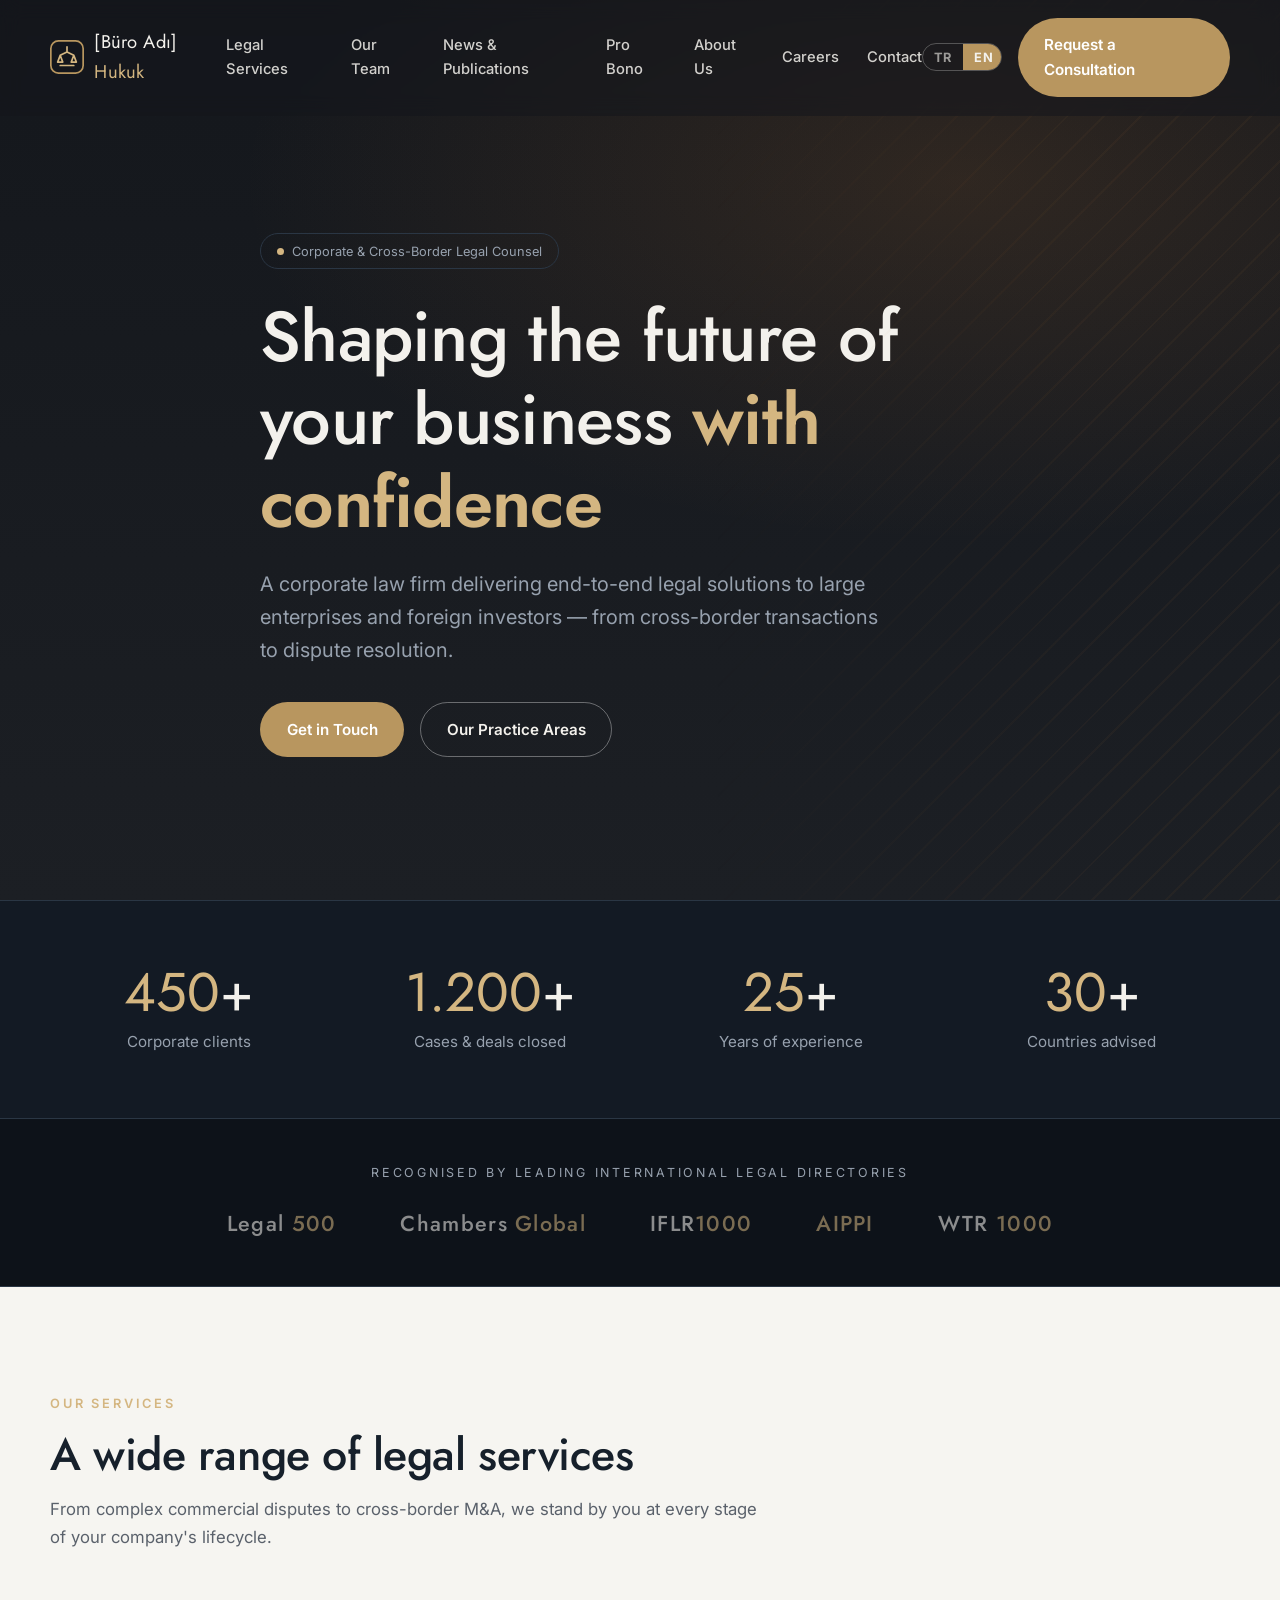
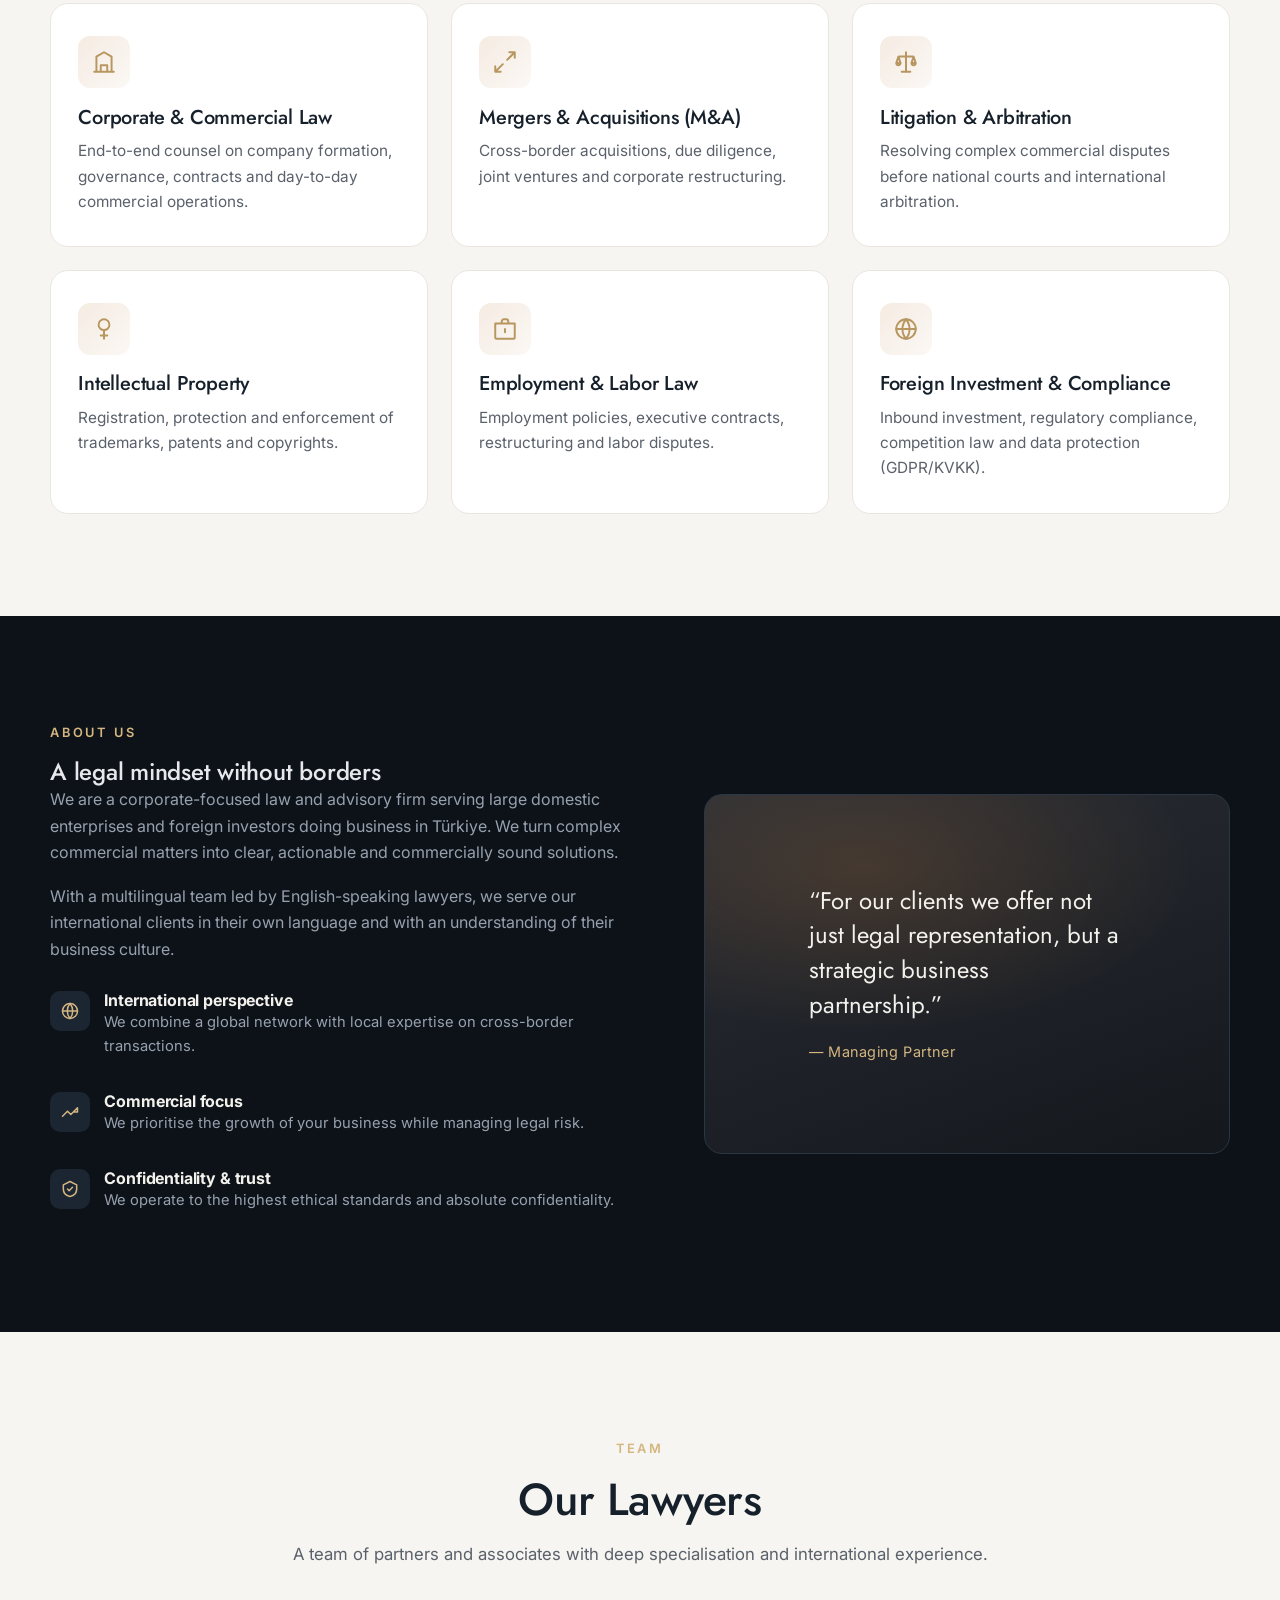
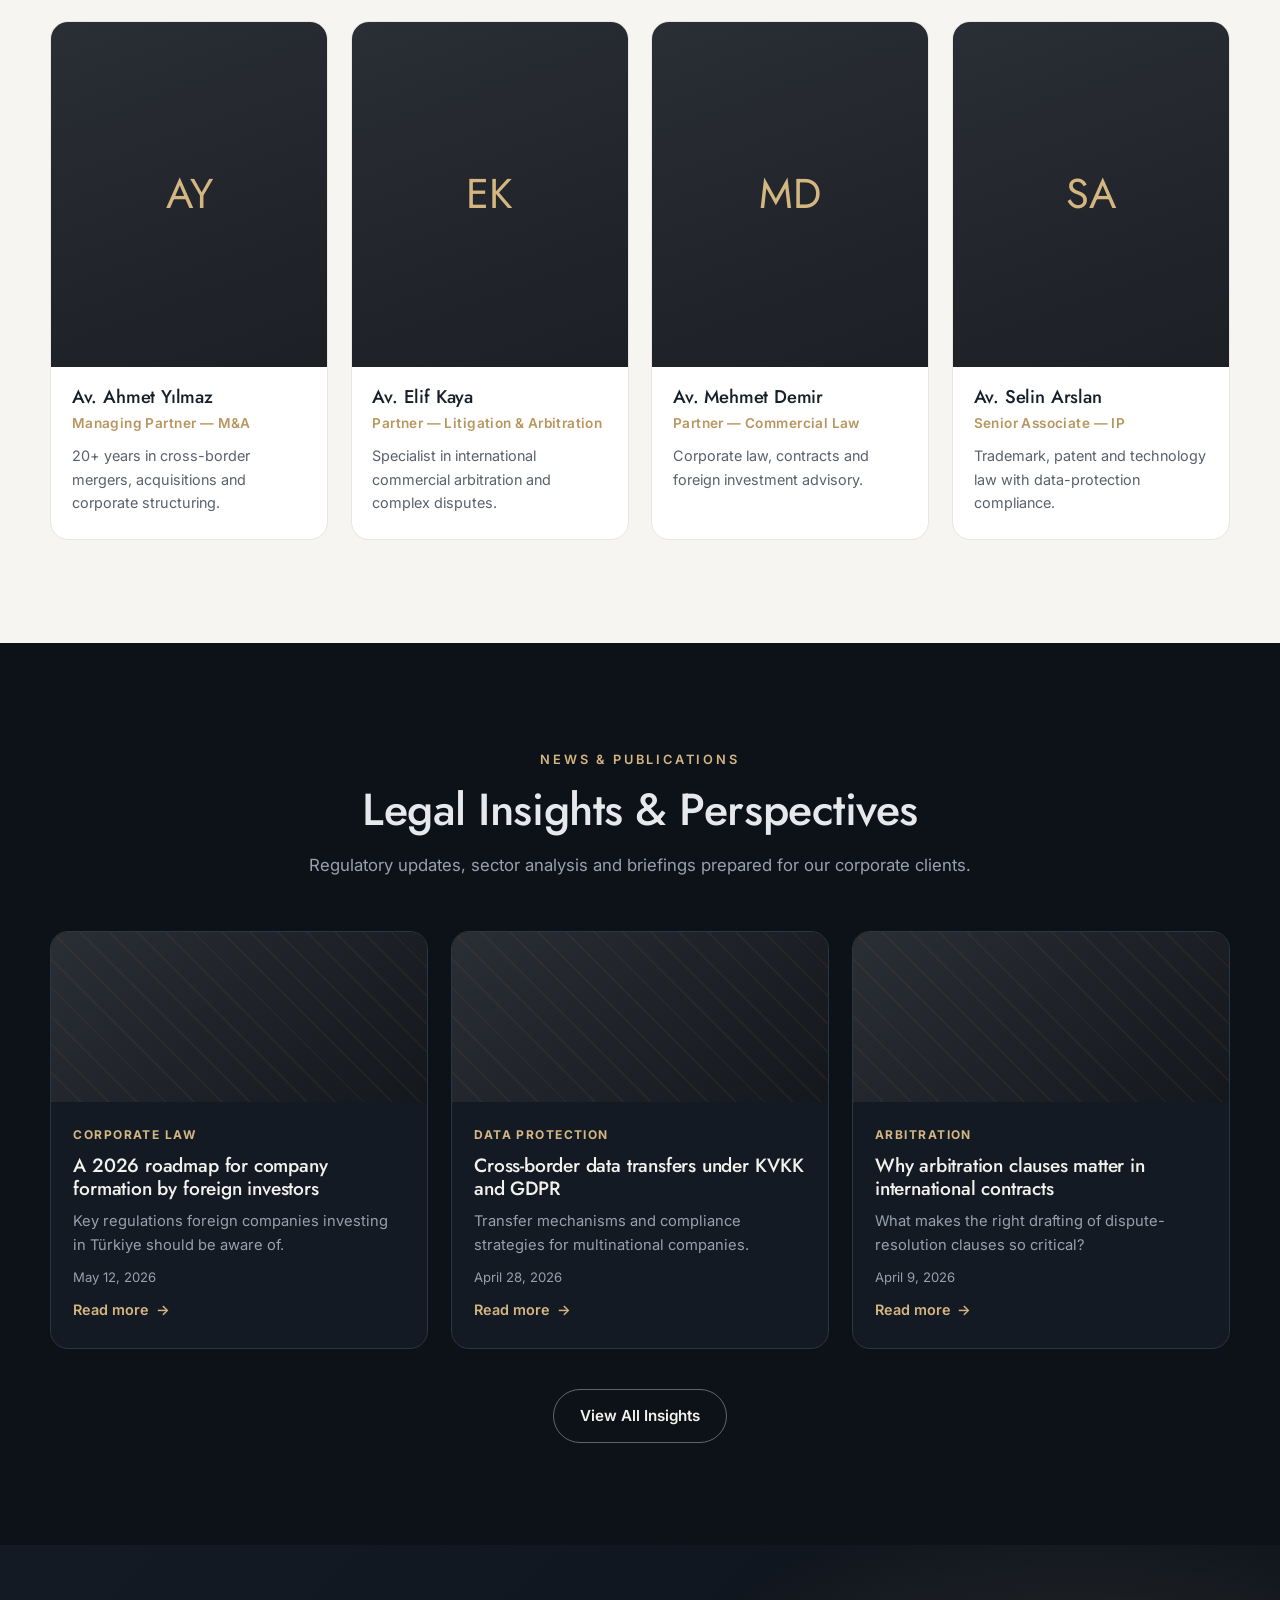
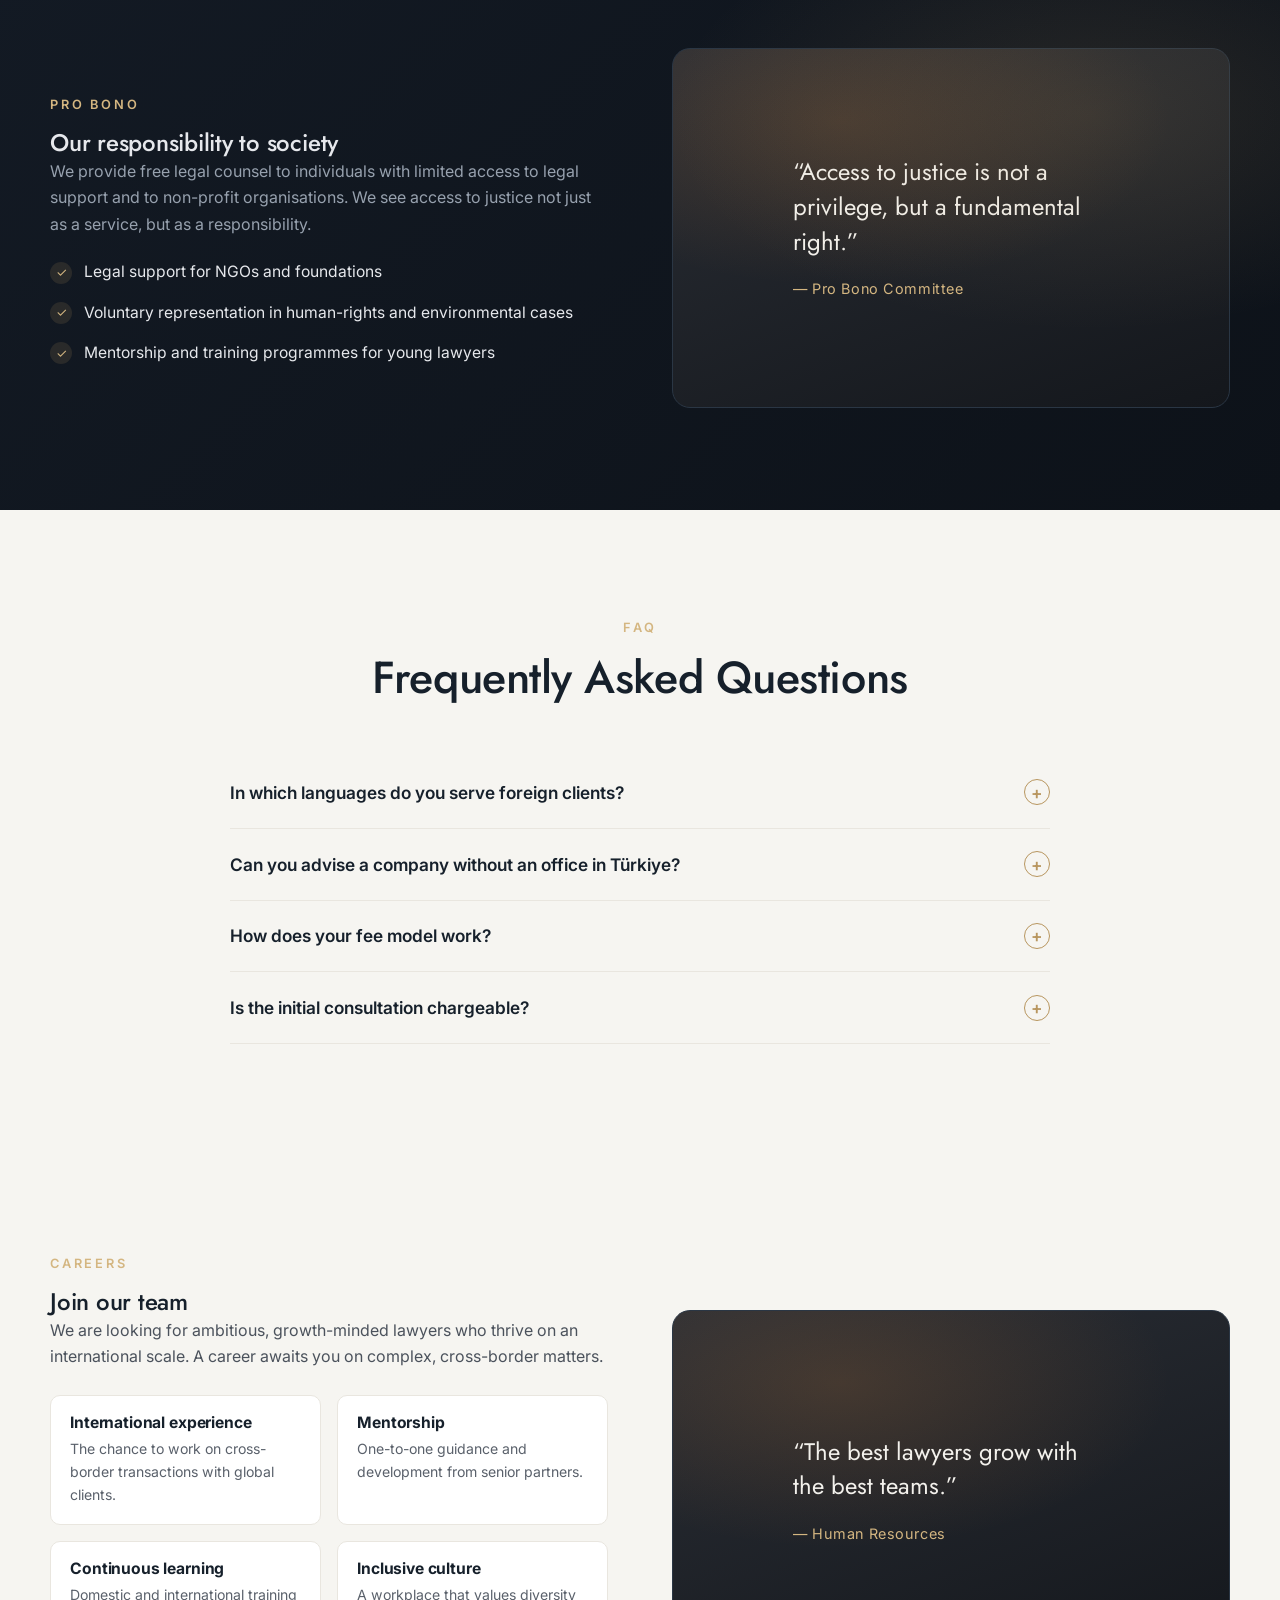
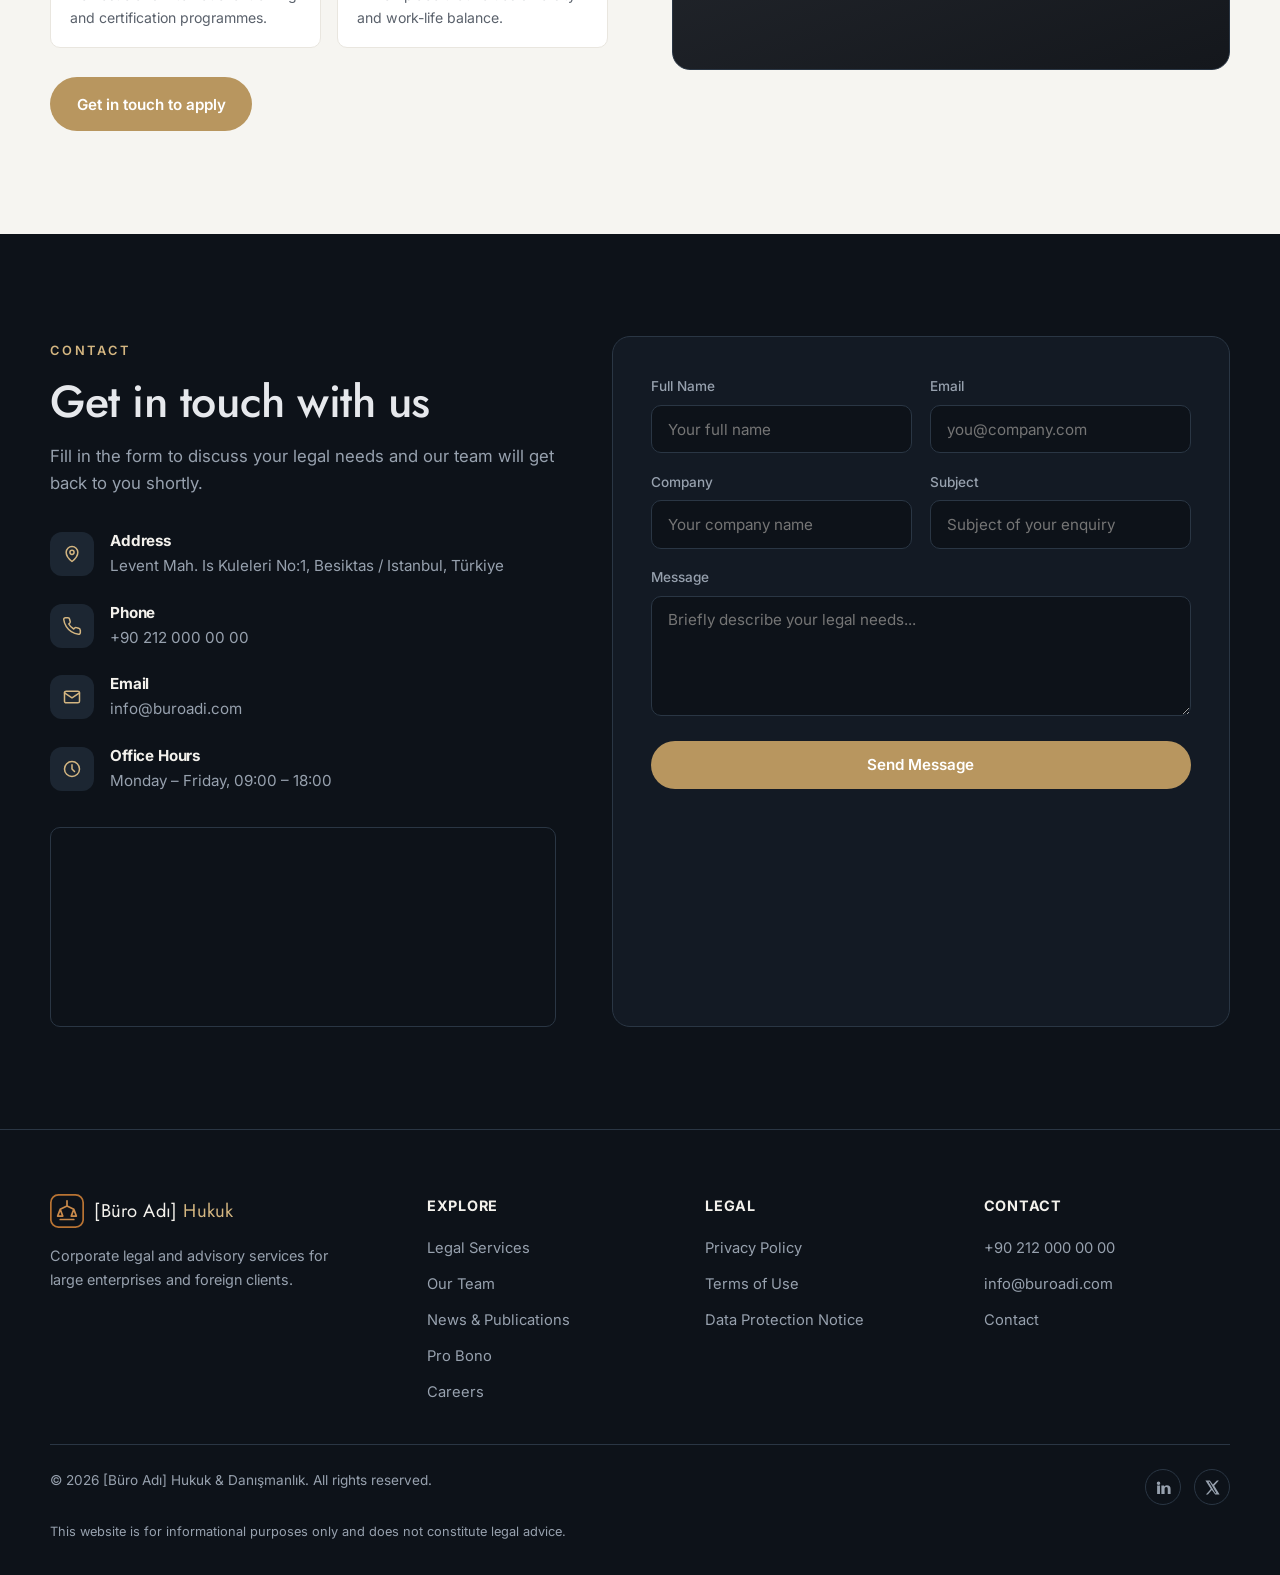
==== index.html @ d933f8e3 "Hukuk bürosu kurumsal web sitesi (TR/EN statik site) Co-Authored-By: Claude Opus 4.8 <noreply@anthro" ====
<!DOCTYPE html>
<html lang="tr">
<head>
  <meta charset="UTF-8" />
  <meta name="viewport" content="width=device-width, initial-scale=1.0" />
  <title>[Büro Adı] Hukuk &amp; Danışmanlık — Kurumsal & Uluslararası Hukuk</title>
  <meta name="description" content="Büyük ölçekli şirketlere ve yabancı yatırımcılara yönelik kurumsal hukuk ve danışmanlık. M&A, ticaret hukuku, dava & tahkim, fikri mülkiyet ve uyum. / Corporate & cross-border legal counsel." />
  <meta property="og:type" content="website" />
  <meta property="og:title" content="[Büro Adı] Hukuk & Danışmanlık" />
  <meta property="og:description" content="Kurumsal ve uluslararası hukuk danışmanlığı — büyük şirketler ve yabancı müvekkiller için." />
  <meta property="og:locale" content="tr_TR" />
  <meta property="og:locale:alternate" content="en_US" />
  <meta name="theme-color" content="#14171c" />

  <!-- Fonts -->
  <link rel="preconnect" href="https://fonts.googleapis.com" />
  <link rel="preconnect" href="https://fonts.gstatic.com" crossorigin />
  <link href="https://fonts.googleapis.com/css2?family=Inter:wght@400;500;600;700&family=Jost:wght@300;400;500;600&display=swap" rel="stylesheet" />

  <link rel="icon" href="assets/img/favicon.svg" type="image/svg+xml" />
  <link rel="stylesheet" href="assets/css/styles.css" />
</head>
<body>

  <!-- ============ HEADER ============ -->
  <header class="header">
    <div class="container nav">
      <a href="#hero" class="brand" aria-label="Anasayfa">
        <svg class="brand__mark" viewBox="0 0 40 40" fill="none" xmlns="http://www.w3.org/2000/svg" aria-hidden="true">
          <rect x="1" y="1" width="38" height="38" rx="9" stroke="#b8965f" stroke-width="2"/>
          <path d="M20 8v6m0 0-8 4m8-4 8 4M12 18l-3 8h6l-3-8Zm16 0-3 8h6l-3-8ZM12 30h16" stroke="#d4b681" stroke-width="2" stroke-linecap="round" stroke-linejoin="round"/>
        </svg>
        <span class="brand__name">[Büro Adı] <span>Hukuk</span></span>
      </a>

      <nav class="nav__links" aria-label="Ana menü">
        <a href="#practices" data-i18n="nav.practices">Hizmetler</a>
        <a href="#team" data-i18n="nav.team">Ekip</a>
        <a href="#blog" data-i18n="nav.blog">Haberler & Yayınlar</a>
        <a href="#probono" data-i18n="nav.probono">Pro Bono</a>
        <a href="#about" data-i18n="nav.about">Hakkımızda</a>
        <a href="#careers" data-i18n="nav.careers">Kariyer</a>
        <a href="#contact" data-i18n="nav.contact">İletişim</a>
      </nav>

      <div class="nav__actions">
        <div class="lang-switch" role="group" aria-label="Dil / Language">
          <button type="button" data-lang="tr">TR</button>
          <button type="button" data-lang="en">EN</button>
        </div>
        <a href="#contact" class="btn btn--primary nav__cta" data-i18n="nav.cta">Görüşme Talep Et</a>
        <button class="hamburger" aria-label="Menü" aria-expanded="false" aria-controls="nav-links">
          <span></span><span></span><span></span>
        </button>
      </div>
    </div>
  </header>

  <main>
    <!-- ============ HERO ============ -->
    <section class="hero" id="hero">
      <div class="container hero__inner">
        <span class="hero__tag"><span class="dot"></span><span data-i18n="hero.tag">Kurumsal & Uluslararası Hukuk Danışmanlığı</span></span>
        <h1>
          <span data-i18n="hero.title.1">Şirketinizin geleceğini</span>
          <em data-i18n="hero.title.em">güvenle</em>
          <span data-i18n="hero.title.2">şekillendiriyoruz.</span>
        </h1>
        <p class="hero__lead" data-i18n="hero.lead">Büyük ölçekli şirketlere ve yabancı yatırımcılara, sınır ötesi işlemlerden uyuşmazlık çözümüne kadar bütüncül hukuki çözümler sunan kurumsal bir hukuk bürosu.</p>
        <div class="hero__cta">
          <a href="#contact" class="btn btn--primary" data-i18n="hero.cta.primary">İletişime Geçin</a>
          <a href="#practices" class="btn btn--ghost" data-i18n="hero.cta.secondary">Çalışma Alanları</a>
        </div>
      </div>
    </section>

    <!-- ============ STATS ============ -->
    <section class="stats" aria-label="İstatistikler">
      <div class="container">
        <div class="stats__grid">
          <div class="stat reveal">
            <div class="stat__num"><span data-target="450">0</span><span class="suffix">+</span></div>
            <div class="stat__label" data-i18n="stats.clients.label">Kurumsal müvekkil</div>
          </div>
          <div class="stat reveal">
            <div class="stat__num"><span data-target="1200">0</span><span class="suffix">+</span></div>
            <div class="stat__label" data-i18n="stats.cases.label">Sonuçlanan dava & işlem</div>
          </div>
          <div class="stat reveal">
            <div class="stat__num"><span data-target="25">0</span><span class="suffix">+</span></div>
            <div class="stat__label" data-i18n="stats.years.label">Yıllık deneyim</div>
          </div>
          <div class="stat reveal">
            <div class="stat__num"><span data-target="30">0</span><span class="suffix">+</span></div>
            <div class="stat__label" data-i18n="stats.countries.label">Ülkede danışmanlık</div>
          </div>
        </div>
      </div>
    </section>

    <!-- ============ ÖDÜL / SIRALAMA ŞERİDİ ============ -->
    <section class="awards" aria-label="Sıralamalar ve üyelikler">
      <div class="container awards__inner reveal">
        <div class="awards__label" data-i18n="awards.label">Uluslararası sıralama kuruluşları tarafından tanınıyoruz</div>
        <div class="awards__list">
          <span class="award">Legal <span>500</span></span>
          <span class="award">Chambers <span>Global</span></span>
          <span class="award">IFLR<span>1000</span></span>
          <span class="award"><span>AIPPI</span></span>
          <span class="award">WTR <span>1000</span></span>
        </div>
      </div>
    </section>

    <!-- ============ HİZMETLER ============ -->
    <section class="section section--light" id="practices">
      <div class="container">
        <div class="section-head reveal">
          <span class="eyebrow" data-i18n="practices.eyebrow">Uzmanlık</span>
          <h2 data-i18n="practices.title">Çalışma Alanlarımız</h2>
          <p data-i18n="practices.lead">Şirketlerin yaşam döngüsünün her aşamasında, ticari hedeflerinizi hukuki güvenceyle buluşturan uzman ekipler.</p>
        </div>
        <div class="cards">
          <article class="card reveal">
            <div class="card__icon"><svg viewBox="0 0 24 24" fill="none" stroke="currentColor" stroke-width="1.8" stroke-linecap="round" stroke-linejoin="round"><path d="M3 21h18M5 21V7l7-4 7 4v14M9 21v-6h6v6"/></svg></div>
            <h3 data-i18n="practices.corp.title">Şirketler & Ticaret Hukuku</h3>
            <p data-i18n="practices.corp.desc">Şirket kuruluşu, yönetişim, sözleşmeler ve günlük ticari operasyonlarda uçtan uca danışmanlık.</p>
          </article>
          <article class="card reveal">
            <div class="card__icon"><svg viewBox="0 0 24 24" fill="none" stroke="currentColor" stroke-width="1.8" stroke-linecap="round" stroke-linejoin="round"><path d="M16 3h5v5M21 3l-7 7M8 21H3v-5M3 21l7-7"/></svg></div>
            <h3 data-i18n="practices.ma.title">Birleşme & Devralmalar (M&A)</h3>
            <p data-i18n="practices.ma.desc">Sınır ötesi satın almalar, due diligence, ortak girişimler ve yeniden yapılandırma süreçleri.</p>
          </article>
          <article class="card reveal">
            <div class="card__icon"><svg viewBox="0 0 24 24" fill="none" stroke="currentColor" stroke-width="1.8" stroke-linecap="round" stroke-linejoin="round"><path d="M12 3v18M5 7l-2 6h4l-2-6Zm14 0-2 6h4l-2-6ZM3 13a2 2 0 0 0 4 0M17 13a2 2 0 0 0 4 0M8 21h8M6 7h12"/></svg></div>
            <h3 data-i18n="practices.disputes.title">Dava & Tahkim</h3>
            <p data-i18n="practices.disputes.desc">Ulusal mahkemeler ve uluslararası tahkim önünde karmaşık ticari uyuşmazlıkların çözümü.</p>
          </article>
          <article class="card reveal">
            <div class="card__icon"><svg viewBox="0 0 24 24" fill="none" stroke="currentColor" stroke-width="1.8" stroke-linecap="round" stroke-linejoin="round"><circle cx="12" cy="8" r="5"/><path d="M12 13v8m-3-3h6"/></svg></div>
            <h3 data-i18n="practices.ip.title">Fikri & Sınai Mülkiyet</h3>
            <p data-i18n="practices.ip.desc">Marka, patent ve telif haklarının tescili, korunması ve ihlallere karşı dava yönetimi.</p>
          </article>
          <article class="card reveal">
            <div class="card__icon"><svg viewBox="0 0 24 24" fill="none" stroke="currentColor" stroke-width="1.8" stroke-linecap="round" stroke-linejoin="round"><path d="M9 7V5a2 2 0 0 1 2-2h2a2 2 0 0 1 2 2v2M3 7h18v13a1 1 0 0 1-1 1H4a1 1 0 0 1-1-1V7Zm9 5v3"/></svg></div>
            <h3 data-i18n="practices.employment.title">İş & Sosyal Güvenlik Hukuku</h3>
            <p data-i18n="practices.employment.desc">İstihdam politikaları, yönetici sözleşmeleri, yeniden yapılanma ve iş uyuşmazlıkları.</p>
          </article>
          <article class="card reveal">
            <div class="card__icon"><svg viewBox="0 0 24 24" fill="none" stroke="currentColor" stroke-width="1.8" stroke-linecap="round" stroke-linejoin="round"><circle cx="12" cy="12" r="9"/><path d="M3 12h18M12 3a14 14 0 0 1 0 18M12 3a14 14 0 0 0 0 18"/></svg></div>
            <h3 data-i18n="practices.fdi.title">Yabancı Yatırım & Uyum</h3>
            <p data-i18n="practices.fdi.desc">Yabancı sermaye girişi, regülasyon uyumu, rekabet hukuku ve veri koruma (KVKK/GDPR).</p>
          </article>
        </div>
      </div>
    </section>

    <!-- ============ HAKKIMIZDA ============ -->
    <section class="section" id="about">
      <div class="container about">
        <div class="about__body reveal">
          <span class="eyebrow" data-i18n="about.eyebrow">Hakkımızda</span>
          <h2 data-i18n="about.title">Sınır tanımayan bir hukuk anlayışı</h2>
          <p data-i18n="about.p1">Büromuz; büyük ölçekli yerli şirketlere ve Türkiye'de iş yapan yabancı yatırımcılara hizmet veren, kurumsal odaklı bir hukuk ve danışmanlık ofisidir.</p>
          <p data-i18n="about.p2">İngilizce başta olmak üzere çok dilli ekibimizle, uluslararası müvekkillerimize kendi dillerinde hizmet sunuyoruz.</p>
          <div class="about__values">
            <div class="value">
              <span class="value__icon"><svg viewBox="0 0 24 24" fill="none" stroke="currentColor" stroke-width="1.8" stroke-linecap="round" stroke-linejoin="round"><circle cx="12" cy="12" r="9"/><path d="M3 12h18M12 3a14 14 0 0 1 0 18M12 3a14 14 0 0 0 0 18"/></svg></span>
              <div><h4 data-i18n="about.value1.title">Uluslararası perspektif</h4><p data-i18n="about.value1.desc">Sınır ötesi işlemlerde küresel ağ ve yerel uzmanlığı bir arada sunuyoruz.</p></div>
            </div>
            <div class="value">
              <span class="value__icon"><svg viewBox="0 0 24 24" fill="none" stroke="currentColor" stroke-width="1.8" stroke-linecap="round" stroke-linejoin="round"><path d="M3 17l6-6 4 4 8-8M21 7v5h-5"/></svg></span>
              <div><h4 data-i18n="about.value2.title">Ticari odak</h4><p data-i18n="about.value2.desc">Hukuki riski yönetirken işinizin büyümesini önceliklendiriyoruz.</p></div>
            </div>
            <div class="value">
              <span class="value__icon"><svg viewBox="0 0 24 24" fill="none" stroke="currentColor" stroke-width="1.8" stroke-linecap="round" stroke-linejoin="round"><path d="M12 3l8 4v5c0 5-3.5 8-8 9-4.5-1-8-4-8-9V7l8-4Z"/><path d="M9 12l2 2 4-4"/></svg></span>
              <div><h4 data-i18n="about.value3.title">Gizlilik & güven</h4><p data-i18n="about.value3.desc">En yüksek etik standartlar ve mutlak gizlilik ilkesiyle çalışıyoruz.</p></div>
            </div>
          </div>
        </div>
        <div class="about__visual reveal">
          <div class="about__quote">
            <blockquote data-i18n="about.quote">“Müvekkillerimiz için sadece hukuki temsil değil; stratejik bir iş ortaklığı sunuyoruz.”</blockquote>
            <cite data-i18n="about.quote.cite">— Yönetici Ortak</cite>
          </div>
        </div>
      </div>
    </section>

    <!-- ============ EKİP ============ -->
    <section class="section section--light" id="team">
      <div class="container">
        <div class="section-head center reveal">
          <span class="eyebrow" data-i18n="team.eyebrow">Ekip</span>
          <h2 data-i18n="team.title">Avukatlarımız</h2>
          <p data-i18n="team.lead">Alanlarında uzmanlaşmış, uluslararası deneyime sahip ortak ve avukatlardan oluşan bir ekip.</p>
        </div>
        <div class="team">
          <article class="member reveal">
            <div class="member__photo">AY</div>
            <div class="member__body">
              <h3>Av. Ahmet Yılmaz</h3>
              <div class="member__role" data-i18n="team.m1.role">Yönetici Ortak — M&A</div>
              <p data-i18n="team.m1.desc">Sınır ötesi birleşme ve devralmalar ile kurumsal yapılandırma alanında 20+ yıl.</p>
            </div>
          </article>
          <article class="member reveal">
            <div class="member__photo">EK</div>
            <div class="member__body">
              <h3>Av. Elif Kaya</h3>
              <div class="member__role" data-i18n="team.m2.role">Ortak — Dava & Tahkim</div>
              <p data-i18n="team.m2.desc">Uluslararası ticari tahkim ve karmaşık ticari uyuşmazlıklarda uzman.</p>
            </div>
          </article>
          <article class="member reveal">
            <div class="member__photo">MD</div>
            <div class="member__body">
              <h3>Av. Mehmet Demir</h3>
              <div class="member__role" data-i18n="team.m3.role">Ortak — Ticaret Hukuku</div>
              <p data-i18n="team.m3.desc">Şirketler hukuku, sözleşmeler ve yabancı yatırım danışmanlığı.</p>
            </div>
          </article>
          <article class="member reveal">
            <div class="member__photo">SA</div>
            <div class="member__body">
              <h3>Av. Selin Arslan</h3>
              <div class="member__role" data-i18n="team.m4.role">Kıdemli Avukat — Fikri Mülkiyet</div>
              <p data-i18n="team.m4.desc">Marka, patent ve teknoloji hukuku ile veri koruma uyumu.</p>
            </div>
          </article>
        </div>
      </div>
    </section>

    <!-- ============ BLOG / YAYINLAR ============ -->
    <section class="section" id="blog">
      <div class="container">
        <div class="section-head center reveal">
          <span class="eyebrow" data-i18n="blog.eyebrow">Yayınlar</span>
          <h2 data-i18n="blog.title">Hukuki Yayınlar & Görüşler</h2>
          <p data-i18n="blog.lead">Mevzuat güncellemeleri, sektörel analizler ve kurumsal müvekkillerimiz için hazırladığımız bilgilendirmeler.</p>
        </div>
        <div class="posts">
          <article class="post reveal">
            <div class="post__media"></div>
            <div class="post__body">
              <span class="post__cat" data-i18n="blog.post1.cat">Şirketler Hukuku</span>
              <h3 data-i18n="blog.post1.title">Yabancı yatırımcılar için şirket kuruluşunda 2026 yol haritası</h3>
              <p data-i18n="blog.post1.desc">Türkiye'de yatırım yapan yabancı şirketlerin dikkat etmesi gereken güncel düzenlemeler.</p>
              <span class="post__date" data-i18n="blog.post1.date">12 Mayıs 2026</span>
              <a class="post__link" href="blog.html"><span data-i18n="blog.readmore">Devamını oku</span> →</a>
            </div>
          </article>
          <article class="post reveal">
            <div class="post__media"></div>
            <div class="post__body">
              <span class="post__cat" data-i18n="blog.post2.cat">Veri Koruma</span>
              <h3 data-i18n="blog.post2.title">KVKK ve GDPR uyumunda sınır ötesi veri aktarımı</h3>
              <p data-i18n="blog.post2.desc">Çok uluslu şirketler için veri aktarım mekanizmaları ve uyum stratejileri.</p>
              <span class="post__date" data-i18n="blog.post2.date">28 Nisan 2026</span>
              <a class="post__link" href="blog.html"><span data-i18n="blog.readmore">Devamını oku</span> →</a>
            </div>
          </article>
          <article class="post reveal">
            <div class="post__media"></div>
            <div class="post__body">
              <span class="post__cat" data-i18n="blog.post3.cat">Tahkim</span>
              <h3 data-i18n="blog.post3.title">Uluslararası ticari sözleşmelerde tahkim şartının önemi</h3>
              <p data-i18n="blog.post3.desc">Uyuşmazlık çözüm maddelerinin doğru kurgulanması neden kritik?</p>
              <span class="post__date" data-i18n="blog.post3.date">9 Nisan 2026</span>
              <a class="post__link" href="blog.html"><span data-i18n="blog.readmore">Devamını oku</span> →</a>
            </div>
          </article>
        </div>
        <div class="posts-cta">
          <a href="blog.html" class="btn btn--ghost" data-i18n="blog.all">Tüm Yayınları Gör</a>
        </div>
      </div>
    </section>

    <!-- ============ PRO BONO ============ -->
    <section class="section probono" id="probono">
      <div class="container probono__grid">
        <div class="probono__body reveal">
          <span class="eyebrow" data-i18n="probono.eyebrow">Pro Bono</span>
          <h2 data-i18n="probono.title">Topluma karşı sorumluluğumuz</h2>
          <p data-i18n="probono.desc">Hukuki desteğe erişimi kısıtlı olan bireylere ve kâr amacı gütmeyen kuruluşlara ücretsiz hukuki danışmanlık sağlıyoruz. Adalete erişimi yalnızca bir hizmet değil, bir sorumluluk olarak görüyoruz.</p>
          <ul class="probono__list">
            <li><span class="tick">✓</span><span data-i18n="probono.item1">Sivil toplum kuruluşları ve vakıflara hukuki destek</span></li>
            <li><span class="tick">✓</span><span data-i18n="probono.item2">İnsan hakları ve çevre davalarında gönüllü temsil</span></li>
            <li><span class="tick">✓</span><span data-i18n="probono.item3">Genç hukukçular için mentorluk ve eğitim programları</span></li>
          </ul>
        </div>
        <div class="about__visual reveal">
          <div class="about__quote">
            <blockquote data-i18n="probono.quote">“Adalete erişim bir ayrıcalık değil, temel bir haktır.”</blockquote>
            <cite data-i18n="probono.quote.cite">— Pro Bono Komitesi</cite>
          </div>
        </div>
      </div>
    </section>

    <!-- ============ SSS ============ -->
    <section class="section section--light" id="faq">
      <div class="container">
        <div class="section-head center reveal">
          <span class="eyebrow" data-i18n="faq.eyebrow">S.S.S.</span>
          <h2 data-i18n="faq.title">Sıkça Sorulan Sorular</h2>
        </div>
        <div class="faq reveal">
          <div class="faq__item">
            <button class="faq__q" aria-expanded="false"><span data-i18n="faq.q1">Yabancı müvekkillere hangi dillerde hizmet veriyorsunuz?</span><span class="icon">+</span></button>
            <div class="faq__a"><p data-i18n="faq.a1">Tüm hukuki süreçleri Türkçe ve İngilizce olarak yürütüyoruz.</p></div>
          </div>
          <div class="faq__item">
            <button class="faq__q" aria-expanded="false"><span data-i18n="faq.q2">Türkiye'de ofisi olmayan bir şirkete danışmanlık verebilir misiniz?</span><span class="icon">+</span></button>
            <div class="faq__a"><p data-i18n="faq.a2">Evet. Türkiye'de henüz yapılanmamış yabancı şirketlere tüm süreçlerde danışmanlık sağlıyoruz.</p></div>
          </div>
          <div class="faq__item">
            <button class="faq__q" aria-expanded="false"><span data-i18n="faq.q3">Ücretlendirme modeliniz nasıl işliyor?</span><span class="icon">+</span></button>
            <div class="faq__a"><p data-i18n="faq.a3">Saatlik, sabit proje bazlı veya aylık danışmanlık (retainer) modelleri sunuyoruz.</p></div>
          </div>
          <div class="faq__item">
            <button class="faq__q" aria-expanded="false"><span data-i18n="faq.q4">İlk görüşme ücretli mi?</span><span class="icon">+</span></button>
            <div class="faq__a"><p data-i18n="faq.a4">İlk tanışma görüşmesi ücretsizdir.</p></div>
          </div>
        </div>
      </div>
    </section>

    <!-- ============ KARİYER ============ -->
    <section class="section section--light" id="careers">
      <div class="container careers">
        <div class="reveal">
          <span class="eyebrow" data-i18n="careers.eyebrow">Kariyer</span>
          <h2 data-i18n="careers.title">Ekibimize katılın</h2>
          <p data-i18n="careers.desc">Uluslararası ölçekte çalışan, gelişime açık ve hırslı hukukçular arıyoruz. Karmaşık ve sınır ötesi dosyalarda deneyim kazanacağınız bir kariyer sizi bekliyor.</p>
          <div class="careers__perks">
            <div class="perk"><h4 data-i18n="careers.perk1.title">Uluslararası deneyim</h4><p data-i18n="careers.perk1.desc">Sınır ötesi işlemler ve global müvekkillerle çalışma fırsatı.</p></div>
            <div class="perk"><h4 data-i18n="careers.perk2.title">Mentorluk</h4><p data-i18n="careers.perk2.desc">Kıdemli ortaklardan birebir rehberlik ve gelişim.</p></div>
            <div class="perk"><h4 data-i18n="careers.perk3.title">Sürekli eğitim</h4><p data-i18n="careers.perk3.desc">Yurt içi ve yurt dışı eğitim ve sertifika programları.</p></div>
            <div class="perk"><h4 data-i18n="careers.perk4.title">Kapsayıcı kültür</h4><p data-i18n="careers.perk4.desc">Çeşitliliğe ve dengeye değer veren bir çalışma ortamı.</p></div>
          </div>
          <div style="margin-top:1.8rem">
            <a href="#contact" class="btn btn--primary" data-i18n="careers.cta">Başvuru için iletişime geçin</a>
          </div>
        </div>
        <div class="about__visual reveal">
          <div class="about__quote">
            <blockquote data-i18n="careers.quote">“En iyi hukukçular, en iyi ekiplerle büyür.”</blockquote>
            <cite data-i18n="careers.quote.cite">— İnsan Kaynakları</cite>
          </div>
        </div>
      </div>
    </section>

    <!-- ============ İLETİŞİM ============ -->
    <section class="section" id="contact">
      <div class="container contact">
        <div class="contact__info reveal">
          <div class="section-head" style="margin-bottom:.5rem">
            <span class="eyebrow" data-i18n="contact.eyebrow">İletişim</span>
            <h2 data-i18n="contact.title">Bizimle iletişime geçin</h2>
            <p data-i18n="contact.lead">Hukuki ihtiyaçlarınızı görüşmek için formu doldurun; ekibimiz en kısa sürede size dönüş yapsın.</p>
          </div>
          <div class="contact__row">
            <span class="ic"><svg viewBox="0 0 24 24" fill="none" stroke="currentColor" stroke-width="1.8" stroke-linecap="round" stroke-linejoin="round"><path d="M12 21s-7-5.2-7-11a7 7 0 0 1 14 0c0 5.8-7 11-7 11Z"/><circle cx="12" cy="10" r="2.5"/></svg></span>
            <div><h4 data-i18n="contact.addr.title">Adres</h4><p data-i18n="contact.addr.val">Levent Mah. İş Kuleleri No:1, Beşiktaş / İstanbul</p></div>
          </div>
          <div class="contact__row">
            <span class="ic"><svg viewBox="0 0 24 24" fill="none" stroke="currentColor" stroke-width="1.8" stroke-linecap="round" stroke-linejoin="round"><path d="M22 16.9v3a2 2 0 0 1-2.2 2 19.8 19.8 0 0 1-8.6-3.1 19.5 19.5 0 0 1-6-6A19.8 19.8 0 0 1 2.1 4.2 2 2 0 0 1 4.1 2h3a2 2 0 0 1 2 1.7c.1.9.4 1.8.7 2.7a2 2 0 0 1-.5 2.1L8.1 9.6a16 16 0 0 0 6 6l1.1-1.1a2 2 0 0 1 2.1-.5c.9.3 1.8.6 2.7.7a2 2 0 0 1 1.7 2Z"/></svg></span>
            <div><h4 data-i18n="contact.phone.title">Telefon</h4><p><a href="tel:+902120000000">+90 212 000 00 00</a></p></div>
          </div>
          <div class="contact__row">
            <span class="ic"><svg viewBox="0 0 24 24" fill="none" stroke="currentColor" stroke-width="1.8" stroke-linecap="round" stroke-linejoin="round"><rect x="3" y="5" width="18" height="14" rx="2"/><path d="m3 7 9 6 9-6"/></svg></span>
            <div><h4 data-i18n="contact.email.title">E-posta</h4><p><a href="mailto:info@buroadi.com">info@buroadi.com</a></p></div>
          </div>
          <div class="contact__row">
            <span class="ic"><svg viewBox="0 0 24 24" fill="none" stroke="currentColor" stroke-width="1.8" stroke-linecap="round" stroke-linejoin="round"><circle cx="12" cy="12" r="9"/><path d="M12 7v5l3 3"/></svg></span>
            <div><h4 data-i18n="contact.hours.title">Çalışma Saatleri</h4><p data-i18n="contact.hours.val">Pazartesi – Cuma, 09:00 – 18:00</p></div>
          </div>
          <div class="map">
            <!-- HARİTA: aşağıdaki konumu büronuzun adresiyle değiştirin -->
            <iframe title="Harita" loading="lazy" referrerpolicy="no-referrer-when-downgrade"
              src="https://www.google.com/maps?q=Levent,Istanbul&output=embed"></iframe>
          </div>
        </div>

        <!-- FORM: action'ı kendi Formspree ID'nizle değiştirin (bkz. README) -->
        <form class="form reveal" id="contact-form" action="https://formspree.io/f/YOUR_FORM_ID" method="POST" novalidate>
          <div class="form__row">
            <div class="field">
              <label for="f-name" data-i18n="form.name">Ad Soyad</label>
              <input id="f-name" name="name" type="text" required data-i18n-placeholder="form.name.ph" placeholder="Adınız ve soyadınız" />
            </div>
            <div class="field">
              <label for="f-email" data-i18n="form.email">E-posta</label>
              <input id="f-email" name="email" type="email" required data-i18n-placeholder="form.email.ph" placeholder="ornek@sirket.com" />
            </div>
          </div>
          <div class="form__row">
            <div class="field">
              <label for="f-company" data-i18n="form.company">Şirket</label>
              <input id="f-company" name="company" type="text" data-i18n-placeholder="form.company.ph" placeholder="Şirket adınız" />
            </div>
            <div class="field">
              <label for="f-subject" data-i18n="form.subject">Konu</label>
              <input id="f-subject" name="subject" type="text" data-i18n-placeholder="form.subject.ph" placeholder="Talebinizin konusu" />
            </div>
          </div>
          <div class="field">
            <label for="f-message" data-i18n="form.message">Mesajınız</label>
            <textarea id="f-message" name="message" required data-i18n-placeholder="form.message.ph" placeholder="Hukuki ihtiyacınızı kısaca anlatın..."></textarea>
          </div>
          <button type="submit" class="btn btn--primary" data-i18n="form.submit">Mesajı Gönder</button>
          <div class="form__msg" role="status" aria-live="polite"></div>
        </form>
      </div>
    </section>
  </main>

  <!-- ============ FOOTER ============ -->
  <footer class="footer">
    <div class="container">
      <div class="footer__grid">
        <div class="footer__brand">
          <a href="#hero" class="brand">
            <svg class="brand__mark" viewBox="0 0 40 40" fill="none" xmlns="http://www.w3.org/2000/svg" aria-hidden="true">
              <rect x="1" y="1" width="38" height="38" rx="9" stroke="#b87333" stroke-width="2"/>
              <path d="M20 8v6m0 0-8 4m8-4 8 4M12 18l-3 8h6l-3-8Zm16 0-3 8h6l-3-8ZM12 30h16" stroke="#c98a4b" stroke-width="2" stroke-linecap="round" stroke-linejoin="round"/>
            </svg>
            <span class="brand__name">[Büro Adı] <span>Hukuk</span></span>
          </a>
          <p data-i18n="footer.about">Büyük şirketlere ve yabancı müvekkillere yönelik kurumsal hukuk ve danışmanlık hizmetleri.</p>
        </div>
        <div>
          <h5 data-i18n="footer.explore">Keşfet</h5>
          <ul>
            <li><a href="#practices" data-i18n="nav.practices">Hizmetler</a></li>
            <li><a href="#team" data-i18n="nav.team">Ekip</a></li>
            <li><a href="blog.html" data-i18n="nav.blog">Haberler & Yayınlar</a></li>
            <li><a href="#probono" data-i18n="nav.probono">Pro Bono</a></li>
            <li><a href="#careers" data-i18n="nav.careers">Kariyer</a></li>
          </ul>
        </div>
        <div>
          <h5 data-i18n="footer.legal">Hukuki</h5>
          <ul>
            <li><a href="#" data-i18n="footer.legal.privacy">Gizlilik Politikası</a></li>
            <li><a href="#" data-i18n="footer.legal.terms">Kullanım Koşulları</a></li>
            <li><a href="#" data-i18n="footer.legal.kvkk">KVKK Aydınlatma Metni</a></li>
          </ul>
        </div>
        <div>
          <h5 data-i18n="footer.contact">İletişim</h5>
          <ul>
            <li><a href="tel:+902120000000">+90 212 000 00 00</a></li>
            <li><a href="mailto:info@buroadi.com">info@buroadi.com</a></li>
            <li><a href="#contact" data-i18n="nav.contact">İletişim</a></li>
          </ul>
        </div>
      </div>
      <div class="footer__bottom">
        <span>© <span data-year>2026</span> [Büro Adı] Hukuk &amp; Danışmanlık. <span data-i18n="footer.rights">Tüm hakları saklıdır.</span></span>
        <div class="footer__social">
          <a href="#" aria-label="LinkedIn"><svg viewBox="0 0 24 24" fill="currentColor"><path d="M4.98 3.5A2.5 2.5 0 1 1 5 8.5a2.5 2.5 0 0 1-.02-5ZM3 9h4v12H3V9Zm6 0h3.8v1.7h.05c.53-1 1.83-2.05 3.77-2.05C20.4 8.65 22 10.3 22 14v7h-4v-6.2c0-1.5-.03-3.4-2.07-3.4-2.07 0-2.38 1.6-2.38 3.3V21H9V9Z"/></svg></a>
          <a href="#" aria-label="X"><svg viewBox="0 0 24 24" fill="currentColor"><path d="M18.2 2H21l-6.6 7.5L22 22h-6.2l-4.8-6.3L5.5 22H2.7l7-8L2 2h6.3l4.3 5.7L18.2 2Zm-2.2 18h1.5L8 4H6.4l9.6 16Z"/></svg></a>
        </div>
      </div>
      <p style="margin-top:1rem;color:var(--c-muted);font-size:.8rem" data-i18n="footer.disclaimer">Bu web sitesi bilgilendirme amaçlıdır ve hukuki tavsiye niteliği taşımaz.</p>
    </div>
  </footer>

  <script src="assets/js/i18n.js"></script>
  <script src="assets/js/main.js"></script>
</body>
</html>
---- assets/css/styles.css ----
/* =========================================================
   [Büro Adı] Hukuk & Danışmanlık — Tema
   Antrasit + Bakır | Saf CSS, build yok
   ========================================================= */

:root {
  /* Renkler — koyu lacivert/antrasit + altın (guleryuz.av.tr esinli) */
  --c-bg:        #0d1219;   /* en koyu lacivert zemin */
  --c-surface:   #131a24;   /* lacivert-antrasit */
  --c-surface-2: #1c2632;   /* açık yüzey / kart */
  --c-line:      #2a3644;   /* kenarlık */
  --c-copper:    #b8965f;   /* altın */
  --c-copper-2:  #d4b681;   /* açık altın (hover/vurgu) */
  --c-cream:     #f3f1ec;   /* krem metin */
  --c-text:      #e6e8ec;   /* açık zeminde gövde */
  --c-muted:     #97a1ae;   /* ikincil metin */
  --c-light:     #f6f5f1;   /* açık bölüm zemini */
  --c-light-2:   #e9e6df;
  --c-dark-text: #16202b;   /* açık zeminde başlık */

  /* Tipografi — modern, sade sans-serif */
  --font-head: "Jost", "Inter", -apple-system, BlinkMacSystemFont, "Segoe UI", sans-serif;
  --font-body: "Inter", -apple-system, BlinkMacSystemFont, "Segoe UI", Roboto, sans-serif;

  /* Ölçek */
  --maxw: 1180px;
  --radius: 10px;
  --radius-lg: 18px;
  --shadow: 0 10px 30px rgba(0, 0, 0, .18);
  --shadow-soft: 0 6px 20px rgba(0, 0, 0, .08);
  --t: .25s ease;
}

/* ---------- Reset ---------- */
*, *::before, *::after { box-sizing: border-box; }
* { margin: 0; }
html { scroll-behavior: smooth; scroll-padding-top: 88px; }
body {
  font-family: var(--font-body);
  color: var(--c-text);
  background: var(--c-bg);
  line-height: 1.65;
  -webkit-font-smoothing: antialiased;
  text-rendering: optimizeLegibility;
}
img { max-width: 100%; display: block; }
a { color: inherit; text-decoration: none; }
ul { list-style: none; padding: 0; }
button { font-family: inherit; cursor: pointer; }

h1, h2, h3, h4 { font-family: var(--font-head); font-weight: 500; line-height: 1.18; letter-spacing: -.01em; }

/* ---------- Layout yardımcıları ---------- */
.container { width: min(100% - 2.5rem, var(--maxw)); margin-inline: auto; }
.section { padding: clamp(3.5rem, 8vw, 6.5rem) 0; }
.section--light { background: var(--c-light); color: var(--c-dark-text); }
.section--light h2, .section--light h3 { color: var(--c-dark-text); }
.section--light p { color: #4b525c; }

.eyebrow {
  display: inline-block;
  font-family: var(--font-body);
  font-size: .8rem;
  font-weight: 600;
  letter-spacing: .22em;
  text-transform: uppercase;
  color: var(--c-copper-2);
  margin-bottom: .9rem;
}
.section-head { max-width: 720px; margin-bottom: clamp(2rem, 5vw, 3.25rem); }
.section-head h2 { font-size: clamp(1.9rem, 4vw, 2.8rem); }
.section-head p { margin-top: .9rem; color: var(--c-muted); font-size: 1.05rem; }
.section--light .section-head p { color: #5a616b; }
.center { text-align: center; margin-inline: auto; }

/* ---------- Butonlar ---------- */
.btn {
  display: inline-flex; align-items: center; gap: .55rem;
  padding: .85rem 1.6rem;
  border-radius: 999px;
  font-weight: 600;
  font-size: .95rem;
  border: 1px solid transparent;
  transition: transform var(--t), background var(--t), color var(--t), border-color var(--t);
}
.btn:hover { transform: translateY(-2px); }
.btn--primary { background: var(--c-copper); color: #fff; }
.btn--primary:hover { background: var(--c-copper-2); }
.btn--ghost { border-color: rgba(255,255,255,.35); color: var(--c-cream); }
.btn--ghost:hover { border-color: var(--c-copper-2); color: var(--c-copper-2); }
.section--light .btn--ghost { border-color: var(--c-line); color: var(--c-dark-text); }

/* ============================================================
   HEADER / NAV
   ============================================================ */
.header {
  position: fixed; inset: 0 0 auto 0; z-index: 100;
  background: rgba(20, 23, 28, .55);
  backdrop-filter: blur(10px);
  border-bottom: 1px solid transparent;
  transition: background var(--t), border-color var(--t), padding var(--t);
}
.header.is-scrolled {
  background: rgba(20, 23, 28, .92);
  border-bottom-color: var(--c-line);
  box-shadow: 0 6px 20px rgba(0,0,0,.25);
}
.nav { display: flex; align-items: center; justify-content: space-between; padding: 1.1rem 0; }
.brand { display: flex; align-items: center; gap: .65rem; color: var(--c-cream); }
.brand__mark { width: 34px; height: 34px; flex: none; }
.brand__name { font-family: var(--font-head); font-size: 1.15rem; letter-spacing: .01em; }
.brand__name span { color: var(--c-copper-2); }

.nav__links { display: flex; align-items: center; gap: 1.7rem; }
.nav__links a {
  color: var(--c-cream);
  font-size: .92rem;
  font-weight: 500;
  position: relative;
  opacity: .85;
  transition: opacity var(--t);
}
.nav__links a::after {
  content: ""; position: absolute; left: 0; bottom: -6px;
  width: 0; height: 2px; background: var(--c-copper-2); transition: width var(--t);
}
.nav__links a:hover { opacity: 1; }
.nav__links a:hover::after { width: 100%; }

.nav__actions { display: flex; align-items: center; gap: 1rem; }
.lang-switch { display: flex; border: 1px solid rgba(255,255,255,.25); border-radius: 999px; overflow: hidden; }
.lang-switch button {
  background: transparent; border: 0; color: var(--c-cream);
  padding: .35rem .7rem; font-size: .8rem; font-weight: 700; letter-spacing: .05em;
  opacity: .6; transition: opacity var(--t), background var(--t);
}
.lang-switch button.is-active { background: var(--c-copper); opacity: 1; }

.nav__cta { display: inline-flex; }
.hamburger {
  display: none; background: transparent; border: 0; width: 42px; height: 42px;
  flex-direction: column; justify-content: center; gap: 5px; align-items: center;
}
.hamburger span { width: 24px; height: 2px; background: var(--c-cream); transition: transform var(--t), opacity var(--t); }
.hamburger.is-open span:nth-child(1) { transform: translateY(7px) rotate(45deg); }
.hamburger.is-open span:nth-child(2) { opacity: 0; }
.hamburger.is-open span:nth-child(3) { transform: translateY(-7px) rotate(-45deg); }

/* ============================================================
   HERO
   ============================================================ */
.hero {
  position: relative;
  min-height: 100svh;
  display: flex; align-items: center;
  padding-top: 90px;
  background:
    radial-gradient(1200px 600px at 75% 20%, rgba(184,115,51,.16), transparent 60%),
    linear-gradient(180deg, #14171c 0%, #1c1f24 100%);
  overflow: hidden;
}
.hero::after {
  content: ""; position: absolute; right: -10%; top: 0; bottom: 0; width: 55%;
  background:
    repeating-linear-gradient(135deg, rgba(184,115,51,.06) 0 2px, transparent 2px 26px);
  mask: linear-gradient(90deg, transparent, #000 60%);
  pointer-events: none;
}
.hero__inner { position: relative; max-width: 760px; }
.hero__tag {
  display: inline-flex; align-items: center; gap: .5rem;
  border: 1px solid var(--c-line); border-radius: 999px;
  padding: .4rem 1rem; font-size: .8rem; color: var(--c-muted); margin-bottom: 1.6rem;
}
.hero__tag .dot { width: 7px; height: 7px; border-radius: 50%; background: var(--c-copper-2); }
.hero h1 {
  font-size: clamp(2.4rem, 6vw, 4.4rem);
  color: var(--c-cream);
  letter-spacing: -.01em;
}
.hero h1 em { font-style: normal; font-weight: 600; color: var(--c-copper-2); }
.hero__lead { margin: 1.5rem 0 2.2rem; font-size: clamp(1.05rem, 2vw, 1.25rem); color: var(--c-muted); max-width: 620px; }
.hero__cta { display: flex; flex-wrap: wrap; gap: 1rem; }

/* ============================================================
   STATS / SAYAÇLAR
   ============================================================ */
.stats { background: var(--c-surface); border-block: 1px solid var(--c-line); }
.stats__grid {
  display: grid; grid-template-columns: repeat(4, 1fr); gap: 1.5rem;
  padding: clamp(2.5rem, 6vw, 3.5rem) 0;
}
.stat { text-align: center; padding: .5rem; }
.stat__num { font-family: var(--font-head); font-size: clamp(2.3rem, 5vw, 3.4rem); color: var(--c-copper-2); line-height: 1; }
.stat__num .suffix { color: var(--c-cream); }
.stat__label { margin-top: .6rem; color: var(--c-muted); font-size: .95rem; }

/* ============================================================
   ÖDÜL / SIRALAMA ŞERİDİ
   ============================================================ */
.awards { background: var(--c-bg); border-bottom: 1px solid var(--c-line); }
.awards__inner { padding: clamp(2rem, 5vw, 2.75rem) 0; text-align: center; }
.awards__label { font-size: .78rem; letter-spacing: .22em; text-transform: uppercase; color: var(--c-muted); margin-bottom: 1.4rem; }
.awards__list { display: flex; align-items: center; justify-content: center; flex-wrap: wrap; gap: clamp(1.5rem, 6vw, 4rem); }
.award { font-family: var(--font-head); font-weight: 500; font-size: clamp(1rem, 2.4vw, 1.35rem); letter-spacing: .06em; color: var(--c-cream); opacity: .55; transition: opacity var(--t), color var(--t); }
.award span { color: var(--c-copper-2); }
.award:hover { opacity: 1; }

/* ============================================================
   PRO BONO (vurgu bandı)
   ============================================================ */
.probono { background: linear-gradient(135deg, #131a24 0%, #0d1219 100%); position: relative; overflow: hidden; }
.probono::after { content: ""; position: absolute; inset: 0; background: radial-gradient(700px 360px at 85% 30%, rgba(184,150,95,.14), transparent 60%); pointer-events: none; }
.probono__grid { position: relative; display: grid; grid-template-columns: 1fr 1fr; gap: clamp(2rem, 6vw, 4rem); align-items: center; }
.probono__body p { color: var(--c-muted); margin-bottom: 1.4rem; }
.probono__list { display: grid; gap: .9rem; }
.probono__list li { display: flex; gap: .75rem; align-items: flex-start; color: var(--c-text); font-size: .98rem; }
.probono__list .tick { flex: none; width: 22px; height: 22px; border-radius: 50%; background: rgba(184,150,95,.15); color: var(--c-copper-2); display: grid; place-items: center; font-size: .8rem; margin-top: .15rem; }

/* ============================================================
   KARİYER
   ============================================================ */
.careers { display: grid; grid-template-columns: 1fr 1fr; gap: clamp(2rem, 6vw, 4rem); align-items: center; }
.careers__perks { display: grid; grid-template-columns: 1fr 1fr; gap: 1rem; margin-top: 1.6rem; }
.perk { background: #fff; border: 1px solid var(--c-light-2); border-radius: var(--radius); padding: 1.1rem 1.2rem; }
.perk h4 { color: var(--c-dark-text); font-family: var(--font-body); font-weight: 700; font-size: .98rem; margin-bottom: .3rem; }
.perk p { color: #5a616b; font-size: .88rem; }

/* ============================================================
   ÇALIŞMA ALANLARI
   ============================================================ */
.cards { display: grid; grid-template-columns: repeat(3, 1fr); gap: 1.4rem; }
.card {
  background: #fff; border: 1px solid var(--c-light-2);
  border-radius: var(--radius-lg); padding: 2rem 1.7rem;
  transition: transform var(--t), box-shadow var(--t), border-color var(--t);
  position: relative; overflow: hidden;
}
.card::before {
  content: ""; position: absolute; left: 0; top: 0; height: 100%; width: 4px;
  background: var(--c-copper); transform: scaleY(0); transform-origin: top; transition: transform var(--t);
}
.card:hover { transform: translateY(-6px); box-shadow: var(--shadow-soft); border-color: transparent; }
.card:hover::before { transform: scaleY(1); }
.card__icon {
  width: 52px; height: 52px; border-radius: 12px;
  display: grid; place-items: center; margin-bottom: 1.1rem;
  background: linear-gradient(135deg, rgba(184,115,51,.14), rgba(184,115,51,.05));
  color: var(--c-copper);
}
.card__icon svg { width: 26px; height: 26px; }
.card h3 { font-size: 1.25rem; color: var(--c-dark-text); margin-bottom: .55rem; }
.card p { color: #5a616b; font-size: .96rem; }

/* ============================================================
   HAKKIMIZDA
   ============================================================ */
.about { display: grid; grid-template-columns: 1.05fr .95fr; gap: clamp(2rem, 6vw, 4.5rem); align-items: center; }
.about__body p { color: var(--c-muted); margin-bottom: 1.1rem; }
.about__values { display: grid; gap: 1rem; margin-top: 1.8rem; }
.value { display: flex; gap: .9rem; align-items: flex-start; }
.value__icon { flex: none; width: 40px; height: 40px; border-radius: 10px; display: grid; place-items: center; background: var(--c-surface-2); color: var(--c-copper-2); }
.value__icon svg { width: 20px; height: 20px; }
.value h4 { color: var(--c-cream); font-family: var(--font-body); font-weight: 700; font-size: 1rem; }
.value p { color: var(--c-muted); font-size: .92rem; }
.about__visual {
  position: relative; border-radius: var(--radius-lg); overflow: hidden;
  min-height: 360px;
  background:
    radial-gradient(600px 300px at 30% 20%, rgba(184,115,51,.22), transparent 55%),
    linear-gradient(160deg, #2a2e35, #14171c);
  border: 1px solid var(--c-line);
  display: grid; place-items: center;
}
.about__quote { padding: 2rem; max-width: 380px; }
.about__quote blockquote { font-family: var(--font-head); font-weight: 400; font-size: 1.5rem; color: var(--c-cream); line-height: 1.45; }
.about__quote cite { display: block; margin-top: 1.1rem; font-style: normal; color: var(--c-copper-2); font-size: .9rem; letter-spacing: .04em; }

/* ============================================================
   EKİP
   ============================================================ */
.team { display: grid; grid-template-columns: repeat(4, 1fr); gap: 1.4rem; }
.member { background: #fff; border: 1px solid var(--c-light-2); border-radius: var(--radius-lg); overflow: hidden; transition: transform var(--t), box-shadow var(--t); }
.member:hover { transform: translateY(-6px); box-shadow: var(--shadow-soft); }
.member__photo {
  aspect-ratio: 4 / 5;
  background: linear-gradient(160deg, #2a2e35, #1c1f24);
  display: grid; place-items: center; color: var(--c-copper-2);
  font-family: var(--font-head); font-size: 2.6rem;
}
.member__body { padding: 1.2rem 1.3rem 1.5rem; }
.member__body h3 { color: var(--c-dark-text); font-size: 1.15rem; }
.member__role { color: var(--c-copper); font-weight: 600; font-size: .85rem; letter-spacing: .03em; margin: .25rem 0 .6rem; }
.member__body p { color: #5a616b; font-size: .9rem; }

/* ============================================================
   BLOG / YAYINLAR
   ============================================================ */
.posts { display: grid; grid-template-columns: repeat(3, 1fr); gap: 1.4rem; }
.post {
  display: flex; flex-direction: column;
  background: var(--c-surface); border: 1px solid var(--c-line); border-radius: var(--radius-lg);
  overflow: hidden; transition: transform var(--t), border-color var(--t);
}
.post:hover { transform: translateY(-6px); border-color: var(--c-copper); }
.post__cat { font-size: .75rem; letter-spacing: .12em; text-transform: uppercase; color: var(--c-copper-2); font-weight: 700; }
.post__media { height: 170px; background: linear-gradient(135deg, #2a2e35, #14171c); position: relative; }
.post__media::after { content: ""; position: absolute; inset: 0; background: repeating-linear-gradient(45deg, rgba(184,115,51,.07) 0 2px, transparent 2px 20px); }
.post__body { padding: 1.4rem 1.4rem 1.6rem; display: flex; flex-direction: column; gap: .6rem; flex: 1; }
.post__body h3 { color: var(--c-cream); font-size: 1.2rem; }
.post__body p { color: var(--c-muted); font-size: .92rem; flex: 1; }
.post__date { color: var(--c-muted); font-size: .82rem; }
.post__link { color: var(--c-copper-2); font-weight: 600; font-size: .9rem; display: inline-flex; gap: .4rem; align-items: center; }
.posts-cta { margin-top: 2.5rem; text-align: center; }

/* ============================================================
   SSS / AKORDEON
   ============================================================ */
.faq { max-width: 820px; margin-inline: auto; }
.faq__item { border-bottom: 1px solid var(--c-light-2); }
.faq__q {
  width: 100%; text-align: left; background: transparent; border: 0;
  display: flex; justify-content: space-between; align-items: center; gap: 1rem;
  padding: 1.4rem 0; font-size: 1.08rem; font-weight: 600; color: var(--c-dark-text);
  font-family: var(--font-body);
}
.faq__q .icon { flex: none; width: 26px; height: 26px; border-radius: 50%; border: 1px solid var(--c-copper); color: var(--c-copper); display: grid; place-items: center; transition: transform var(--t), background var(--t), color var(--t); }
.faq__q[aria-expanded="true"] .icon { background: var(--c-copper); color: #fff; transform: rotate(45deg); }
.faq__a { overflow: hidden; max-height: 0; transition: max-height var(--t); }
.faq__a p { padding: 0 0 1.4rem; color: #5a616b; }

/* ============================================================
   İLETİŞİM
   ============================================================ */
.contact { display: grid; grid-template-columns: .9fr 1.1fr; gap: clamp(2rem, 5vw, 3.5rem); }
.contact__info { display: grid; gap: 1.6rem; align-content: start; }
.contact__row { display: flex; gap: 1rem; align-items: flex-start; }
.contact__row .ic { flex: none; width: 44px; height: 44px; border-radius: 12px; background: var(--c-surface-2); color: var(--c-copper-2); display: grid; place-items: center; }
.contact__row .ic svg { width: 20px; height: 20px; }
.contact__row h4 { color: var(--c-cream); font-family: var(--font-body); font-weight: 700; font-size: .95rem; margin-bottom: .2rem; }
.contact__row p, .contact__row a { color: var(--c-muted); font-size: .95rem; }
.contact__row a:hover { color: var(--c-copper-2); }
.map { margin-top: .5rem; border-radius: var(--radius); overflow: hidden; border: 1px solid var(--c-line); height: 200px; }
.map iframe { width: 100%; height: 100%; border: 0; filter: grayscale(.4) contrast(.95); }

.form { background: var(--c-surface); border: 1px solid var(--c-line); border-radius: var(--radius-lg); padding: clamp(1.6rem, 4vw, 2.4rem); }
.field { margin-bottom: 1.1rem; }
.field label { display: block; font-size: .85rem; color: var(--c-muted); margin-bottom: .45rem; font-weight: 500; }
.field input, .field textarea {
  width: 100%; background: var(--c-bg); border: 1px solid var(--c-line); border-radius: var(--radius);
  padding: .85rem 1rem; color: var(--c-text); font-family: inherit; font-size: .95rem; transition: border-color var(--t), box-shadow var(--t);
}
.field input:focus, .field textarea:focus { outline: none; border-color: var(--c-copper); box-shadow: 0 0 0 3px rgba(184,115,51,.18); }
.field textarea { resize: vertical; min-height: 120px; }
.form__row { display: grid; grid-template-columns: 1fr 1fr; gap: 1.1rem; }
.form__msg { margin-top: 1rem; font-size: .9rem; border-radius: var(--radius); padding: .8rem 1rem; display: none; }
.form__msg.is-ok { display: block; background: rgba(70,160,90,.15); color: #7fd49a; border: 1px solid rgba(70,160,90,.4); }
.form__msg.is-err { display: block; background: rgba(200,70,70,.15); color: #f3a3a3; border: 1px solid rgba(200,70,70,.4); }
.form .btn { width: 100%; justify-content: center; }

/* ============================================================
   FOOTER
   ============================================================ */
.footer { background: var(--c-bg); border-top: 1px solid var(--c-line); padding: clamp(3rem, 6vw, 4rem) 0 2rem; }
.footer__grid { display: grid; grid-template-columns: 1.4fr 1fr 1fr 1fr; gap: 2rem; }
.footer__brand p { color: var(--c-muted); font-size: .9rem; margin-top: 1rem; max-width: 280px; }
.footer h5 { color: var(--c-cream); font-family: var(--font-body); font-size: .9rem; letter-spacing: .05em; text-transform: uppercase; margin-bottom: 1rem; }
.footer ul { display: grid; gap: .6rem; }
.footer ul a { color: var(--c-muted); font-size: .92rem; }
.footer ul a:hover { color: var(--c-copper-2); }
.footer__bottom { margin-top: 2.5rem; padding-top: 1.5rem; border-top: 1px solid var(--c-line); display: flex; justify-content: space-between; flex-wrap: wrap; gap: 1rem; color: var(--c-muted); font-size: .85rem; }
.footer__social { display: flex; gap: .8rem; }
.footer__social a { width: 36px; height: 36px; border: 1px solid var(--c-line); border-radius: 50%; display: grid; place-items: center; color: var(--c-muted); transition: border-color var(--t), color var(--t); }
.footer__social a:hover { border-color: var(--c-copper); color: var(--c-copper-2); }
.footer__social svg { width: 17px; height: 17px; }

/* ============================================================
   ANİMASYON / REVEAL
   ============================================================ */
.reveal { opacity: 0; transform: translateY(24px); transition: opacity .6s ease, transform .6s ease; }
.reveal.is-visible { opacity: 1; transform: none; }
@media (prefers-reduced-motion: reduce) {
  html { scroll-behavior: auto; }
  .reveal { opacity: 1; transform: none; transition: none; }
  .btn:hover, .card:hover, .member:hover, .post:hover { transform: none; }
}

/* ============================================================
   RESPONSIVE
   ============================================================ */
@media (max-width: 1024px) {
  .team { grid-template-columns: repeat(2, 1fr); }
  .footer__grid { grid-template-columns: 1.5fr 1fr 1fr; }
  .footer__brand { grid-column: 1 / -1; }
}
@media (max-width: 820px) {
  .cards, .posts { grid-template-columns: 1fr 1fr; }
  .about, .contact, .probono__grid, .careers { grid-template-columns: 1fr; }
  .stats__grid { grid-template-columns: repeat(2, 1fr); gap: 2rem 1rem; }
}
@media (max-width: 768px) {
  .nav__links, .nav__cta { display: none; }
  .hamburger { display: flex; }
  .nav__links {
    position: fixed; inset: 72px 0 auto 0;
    flex-direction: column; align-items: flex-start; gap: 0;
    background: var(--c-surface); border-bottom: 1px solid var(--c-line);
    padding: .5rem 1.25rem 1.5rem; transform: translateY(-120%); transition: transform var(--t); display: flex;
  }
  .nav__links.is-open { transform: translateY(0); }
  .nav__links a { width: 100%; padding: .9rem 0; border-bottom: 1px solid var(--c-line); opacity: 1; }
  .nav__links a::after { display: none; }
}
@media (max-width: 560px) {
  .cards, .posts, .team { grid-template-columns: 1fr; }
  .form__row { grid-template-columns: 1fr; }
  .footer__grid { grid-template-columns: 1fr 1fr; }
  .footer__brand { grid-column: 1 / -1; }
}
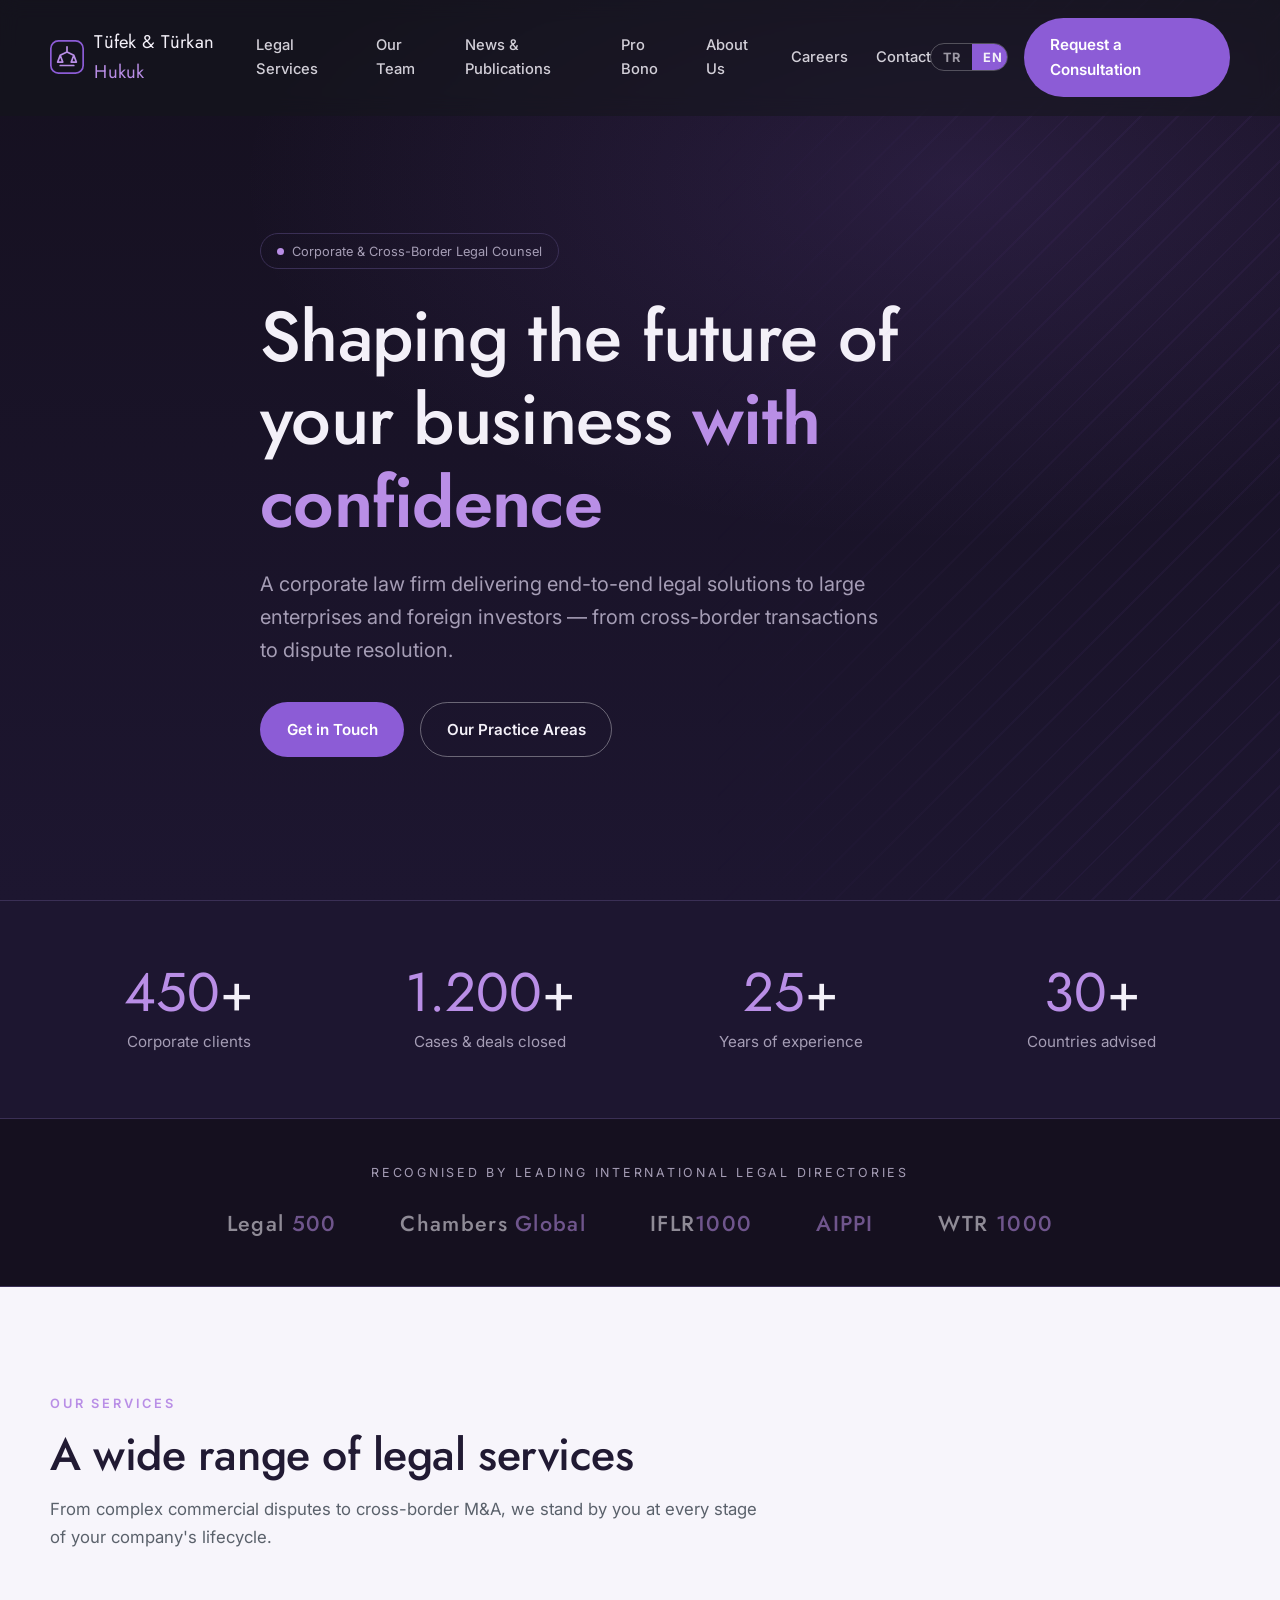
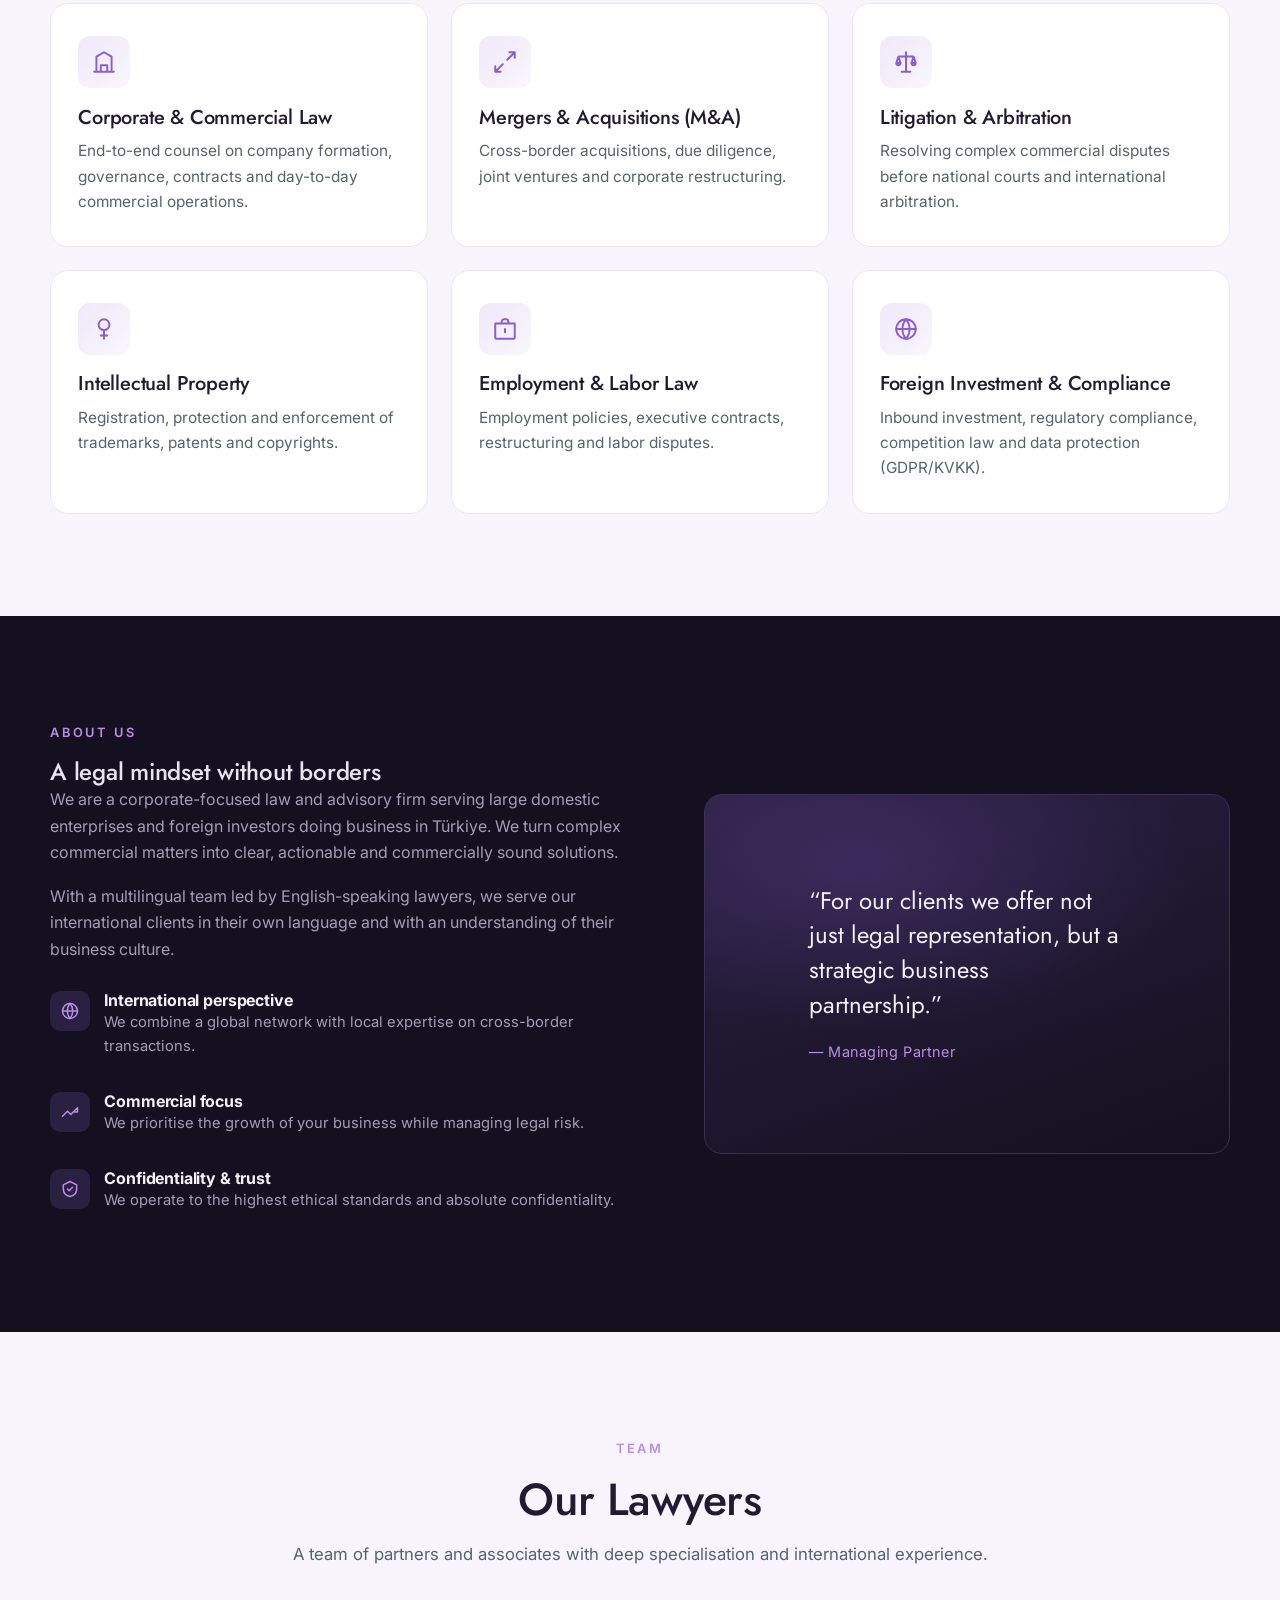
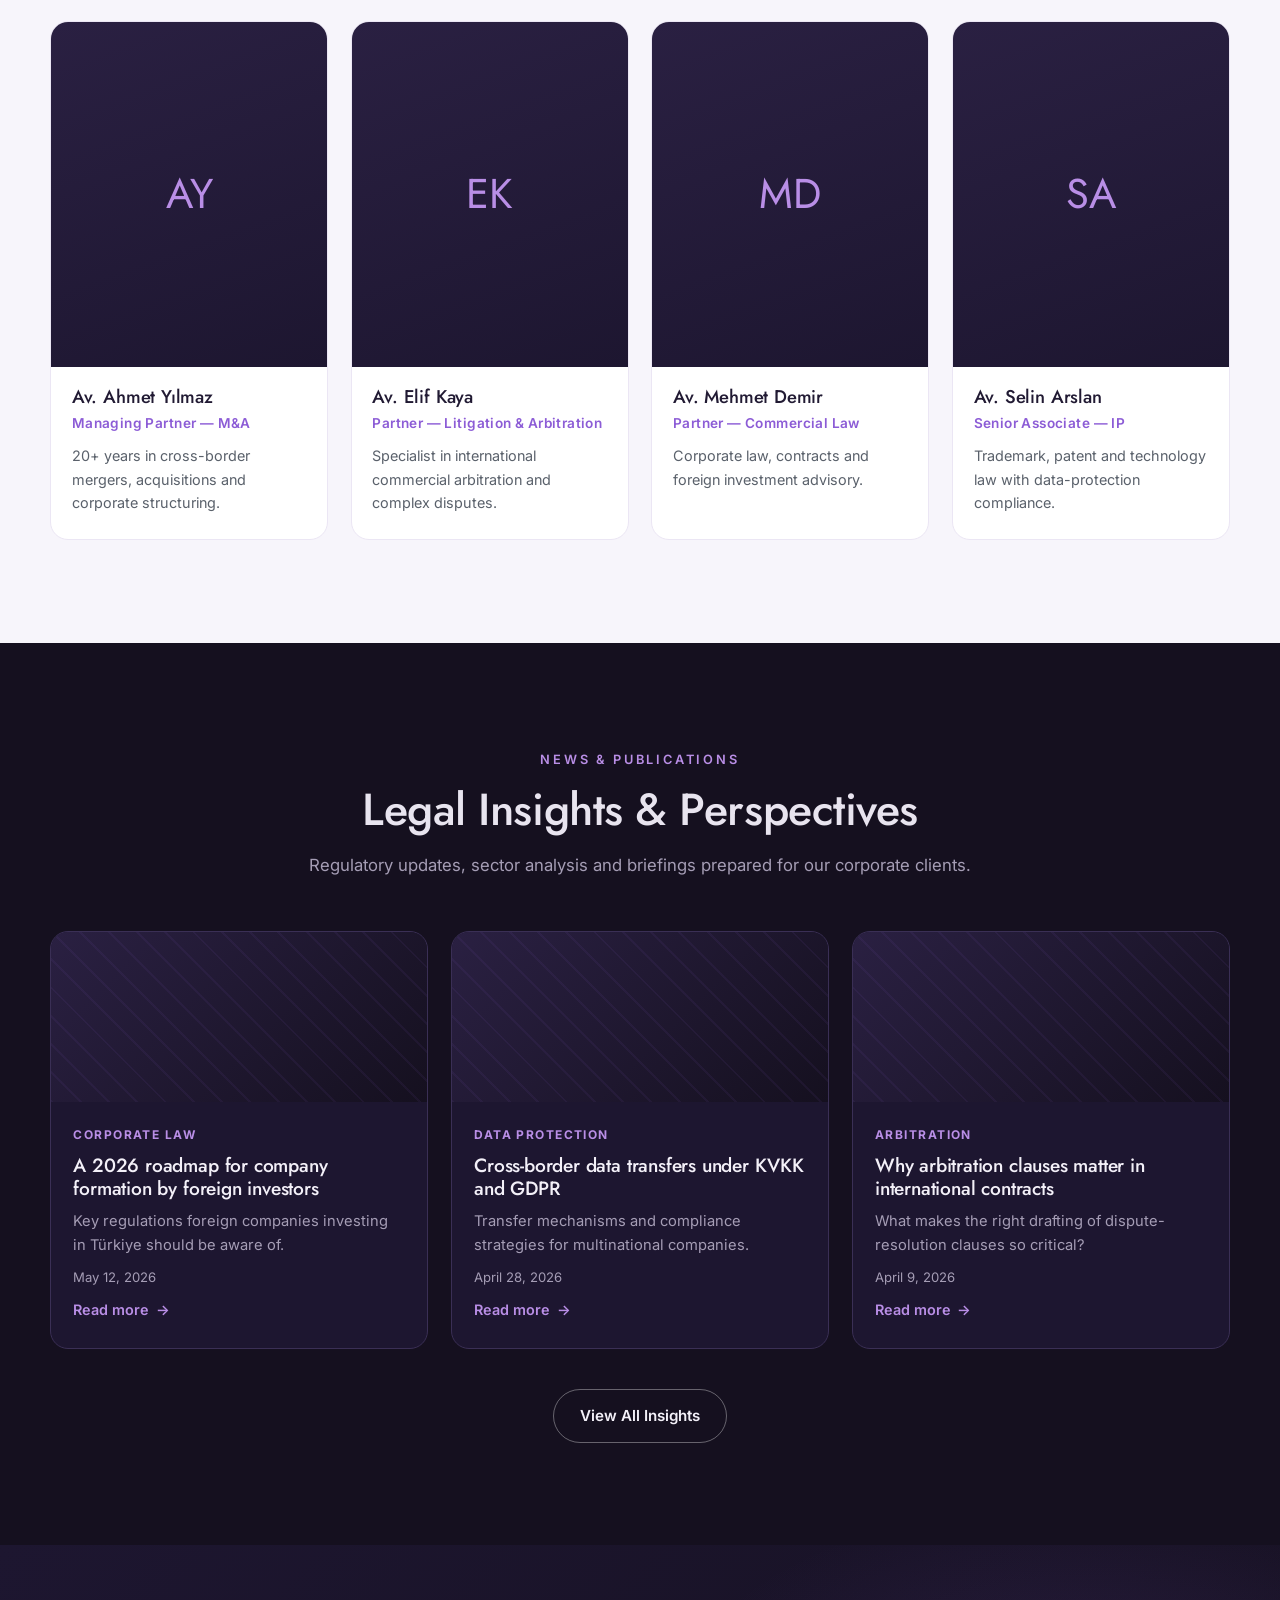
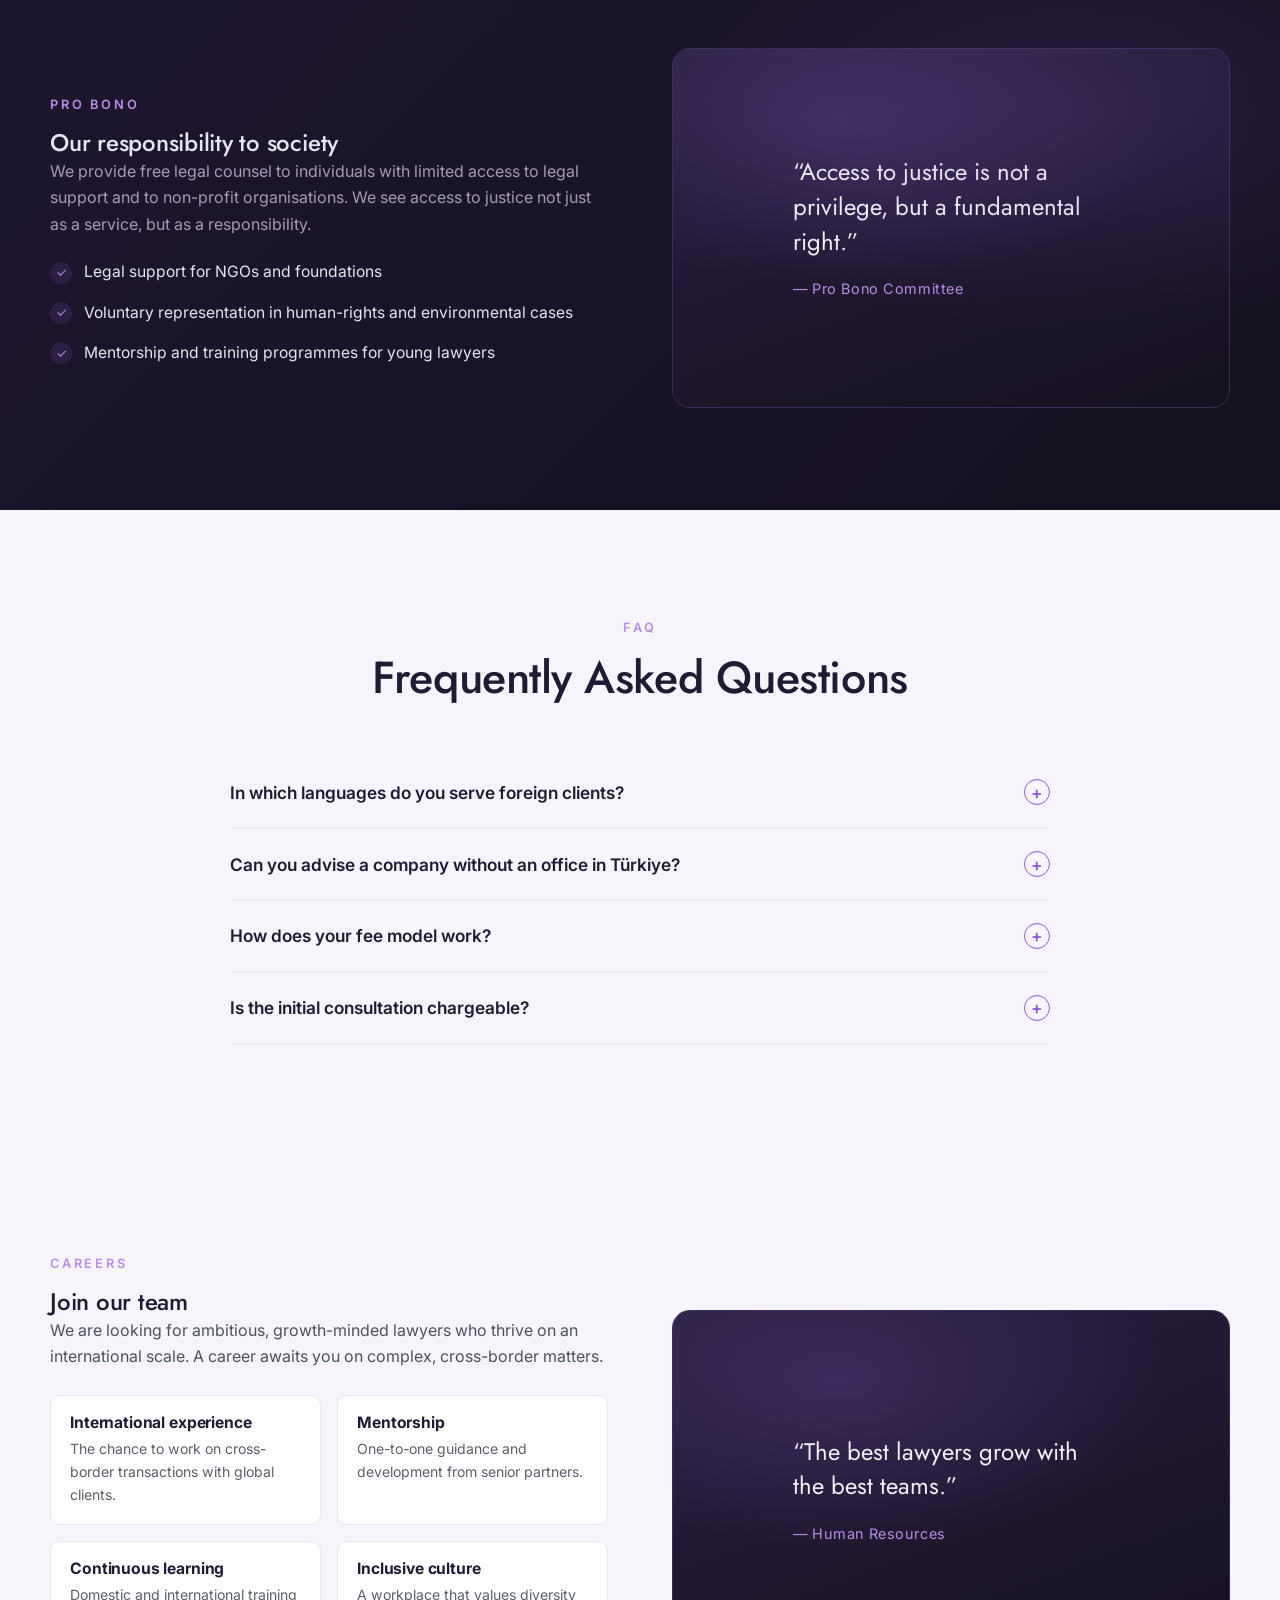
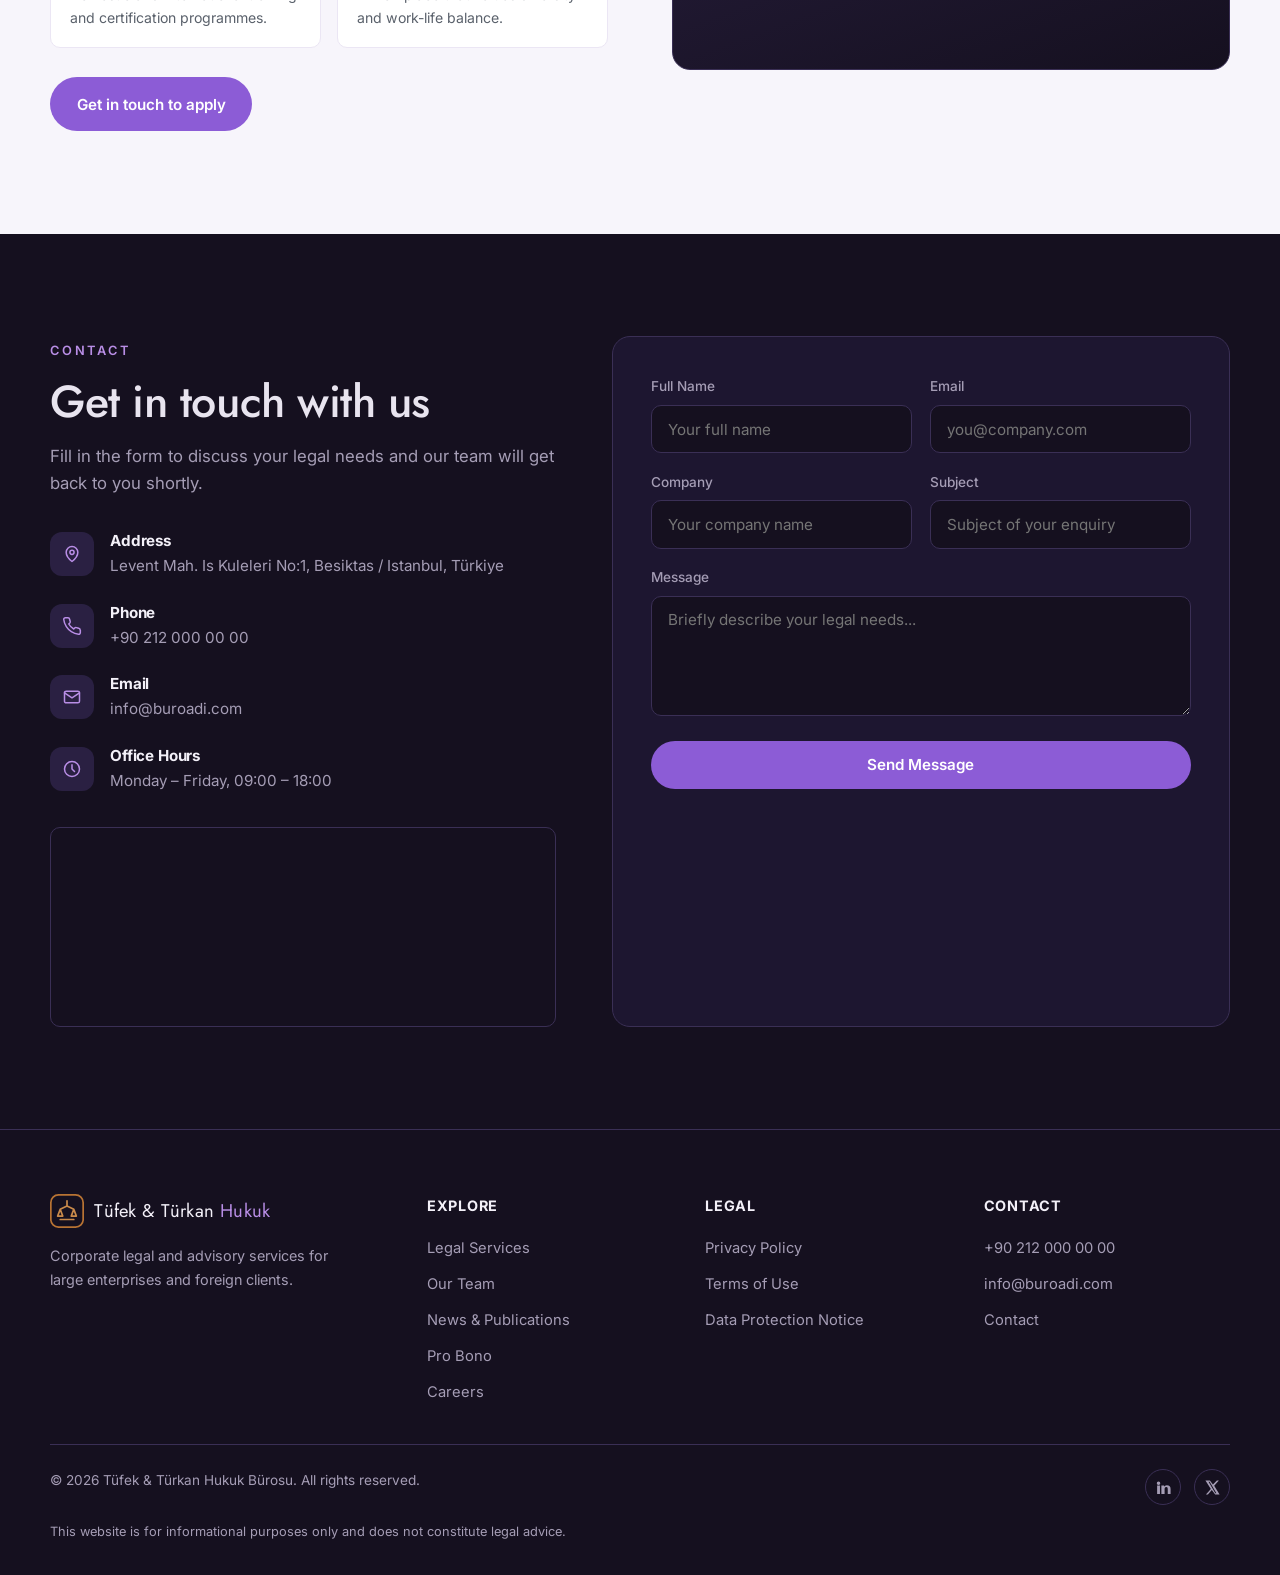
==== commit 51fa7e3e: "Büro adı Tüfek & Türkan Hukuk Bürosu olarak ayarlandı, mor tema uygulandı Co-Authored-By: Claude Opu" ====
--- a/index.html
+++ b/index.html
@@ -3,10 +3,10 @@
 <head>
   <meta charset="UTF-8" />
   <meta name="viewport" content="width=device-width, initial-scale=1.0" />
-  <title>[Büro Adı] Hukuk &amp; Danışmanlık — Kurumsal & Uluslararası Hukuk</title>
+  <title>Tüfek &amp; Türkan Hukuk Bürosu — Kurumsal & Uluslararası Hukuk</title>
   <meta name="description" content="Büyük ölçekli şirketlere ve yabancı yatırımcılara yönelik kurumsal hukuk ve danışmanlık. M&A, ticaret hukuku, dava & tahkim, fikri mülkiyet ve uyum. / Corporate & cross-border legal counsel." />
   <meta property="og:type" content="website" />
-  <meta property="og:title" content="[Büro Adı] Hukuk & Danışmanlık" />
+  <meta property="og:title" content="Tüfek & Türkan Hukuk Bürosu" />
   <meta property="og:description" content="Kurumsal ve uluslararası hukuk danışmanlığı — büyük şirketler ve yabancı müvekkiller için." />
   <meta property="og:locale" content="tr_TR" />
   <meta property="og:locale:alternate" content="en_US" />
@@ -27,10 +27,10 @@
     <div class="container nav">
       <a href="#hero" class="brand" aria-label="Anasayfa">
         <svg class="brand__mark" viewBox="0 0 40 40" fill="none" xmlns="http://www.w3.org/2000/svg" aria-hidden="true">
-          <rect x="1" y="1" width="38" height="38" rx="9" stroke="#b8965f" stroke-width="2"/>
-          <path d="M20 8v6m0 0-8 4m8-4 8 4M12 18l-3 8h6l-3-8Zm16 0-3 8h6l-3-8ZM12 30h16" stroke="#d4b681" stroke-width="2" stroke-linecap="round" stroke-linejoin="round"/>
+          <rect x="1" y="1" width="38" height="38" rx="9" stroke="#8c5cd6" stroke-width="2"/>
+          <path d="M20 8v6m0 0-8 4m8-4 8 4M12 18l-3 8h6l-3-8Zm16 0-3 8h6l-3-8ZM12 30h16" stroke="#b98ee6" stroke-width="2" stroke-linecap="round" stroke-linejoin="round"/>
         </svg>
-        <span class="brand__name">[Büro Adı] <span>Hukuk</span></span>
+        <span class="brand__name">Tüfek &amp; Türkan <span>Hukuk</span></span>
       </a>
 
       <nav class="nav__links" aria-label="Ana menü">
@@ -429,7 +429,7 @@
               <rect x="1" y="1" width="38" height="38" rx="9" stroke="#b87333" stroke-width="2"/>
               <path d="M20 8v6m0 0-8 4m8-4 8 4M12 18l-3 8h6l-3-8Zm16 0-3 8h6l-3-8ZM12 30h16" stroke="#c98a4b" stroke-width="2" stroke-linecap="round" stroke-linejoin="round"/>
             </svg>
-            <span class="brand__name">[Büro Adı] <span>Hukuk</span></span>
+            <span class="brand__name">Tüfek &amp; Türkan <span>Hukuk</span></span>
           </a>
           <p data-i18n="footer.about">Büyük şirketlere ve yabancı müvekkillere yönelik kurumsal hukuk ve danışmanlık hizmetleri.</p>
         </div>
@@ -461,7 +461,7 @@
         </div>
       </div>
       <div class="footer__bottom">
-        <span>© <span data-year>2026</span> [Büro Adı] Hukuk &amp; Danışmanlık. <span data-i18n="footer.rights">Tüm hakları saklıdır.</span></span>
+        <span>© <span data-year>2026</span> Tüfek &amp; Türkan Hukuk Bürosu. <span data-i18n="footer.rights">Tüm hakları saklıdır.</span></span>
         <div class="footer__social">
           <a href="#" aria-label="LinkedIn"><svg viewBox="0 0 24 24" fill="currentColor"><path d="M4.98 3.5A2.5 2.5 0 1 1 5 8.5a2.5 2.5 0 0 1-.02-5ZM3 9h4v12H3V9Zm6 0h3.8v1.7h.05c.53-1 1.83-2.05 3.77-2.05C20.4 8.65 22 10.3 22 14v7h-4v-6.2c0-1.5-.03-3.4-2.07-3.4-2.07 0-2.38 1.6-2.38 3.3V21H9V9Z"/></svg></a>
           <a href="#" aria-label="X"><svg viewBox="0 0 24 24" fill="currentColor"><path d="M18.2 2H21l-6.6 7.5L22 22h-6.2l-4.8-6.3L5.5 22H2.7l7-8L2 2h6.3l4.3 5.7L18.2 2Zm-2.2 18h1.5L8 4H6.4l9.6 16Z"/></svg></a>
--- a/assets/css/styles.css
+++ b/assets/css/styles.css
@@ -4,19 +4,19 @@
    ========================================================= */
 
 :root {
-  /* Renkler — koyu lacivert/antrasit + altın (guleryuz.av.tr esinli) */
-  --c-bg:        #0d1219;   /* en koyu lacivert zemin */
-  --c-surface:   #131a24;   /* lacivert-antrasit */
-  --c-surface-2: #1c2632;   /* açık yüzey / kart */
-  --c-line:      #2a3644;   /* kenarlık */
-  --c-copper:    #b8965f;   /* altın */
-  --c-copper-2:  #d4b681;   /* açık altın (hover/vurgu) */
-  --c-cream:     #f3f1ec;   /* krem metin */
-  --c-text:      #e6e8ec;   /* açık zeminde gövde */
-  --c-muted:     #97a1ae;   /* ikincil metin */
-  --c-light:     #f6f5f1;   /* açık bölüm zemini */
-  --c-light-2:   #e9e6df;
-  --c-dark-text: #16202b;   /* açık zeminde başlık */
+  /* Renkler — koyu eflatun/mürdüm + mor vurgu */
+  --c-bg:        #15101f;   /* en koyu mor-siyah zemin */
+  --c-surface:   #1d1630;   /* koyu mürdüm */
+  --c-surface-2: #2a2042;   /* açık yüzey / kart */
+  --c-line:      #3a2f55;   /* kenarlık */
+  --c-copper:    #8c5cd6;   /* mor (ana vurgu) */
+  --c-copper-2:  #b98ee6;   /* açık mor (hover/vurgu) */
+  --c-cream:     #f3f0f8;   /* krem-mor metin */
+  --c-text:      #e8e4ef;   /* açık zeminde gövde */
+  --c-muted:     #a59db5;   /* ikincil metin */
+  --c-light:     #f7f5fb;   /* açık bölüm zemini */
+  --c-light-2:   #ebe6f4;
+  --c-dark-text: #211a33;   /* açık zeminde başlık */
 
   /* Tipografi — modern, sade sans-serif */
   --font-head: "Jost", "Inter", -apple-system, BlinkMacSystemFont, "Segoe UI", sans-serif;
@@ -155,14 +155,14 @@
   display: flex; align-items: center;
   padding-top: 90px;
   background:
-    radial-gradient(1200px 600px at 75% 20%, rgba(184,115,51,.16), transparent 60%),
-    linear-gradient(180deg, #14171c 0%, #1c1f24 100%);
+    radial-gradient(1200px 600px at 75% 20%, rgba(140,92,214,.16), transparent 60%),
+    linear-gradient(180deg, #15101f 0%, #1d1630 100%);
   overflow: hidden;
 }
 .hero::after {
   content: ""; position: absolute; right: -10%; top: 0; bottom: 0; width: 55%;
   background:
-    repeating-linear-gradient(135deg, rgba(184,115,51,.06) 0 2px, transparent 2px 26px);
+    repeating-linear-gradient(135deg, rgba(140,92,214,.06) 0 2px, transparent 2px 26px);
   mask: linear-gradient(90deg, transparent, #000 60%);
   pointer-events: none;
 }
@@ -209,13 +209,13 @@
 /* ============================================================
    PRO BONO (vurgu bandı)
    ============================================================ */
-.probono { background: linear-gradient(135deg, #131a24 0%, #0d1219 100%); position: relative; overflow: hidden; }
-.probono::after { content: ""; position: absolute; inset: 0; background: radial-gradient(700px 360px at 85% 30%, rgba(184,150,95,.14), transparent 60%); pointer-events: none; }
+.probono { background: linear-gradient(135deg, #1d1630 0%, #15101f 100%); position: relative; overflow: hidden; }
+.probono::after { content: ""; position: absolute; inset: 0; background: radial-gradient(700px 360px at 85% 30%, rgba(140,92,214,.14), transparent 60%); pointer-events: none; }
 .probono__grid { position: relative; display: grid; grid-template-columns: 1fr 1fr; gap: clamp(2rem, 6vw, 4rem); align-items: center; }
 .probono__body p { color: var(--c-muted); margin-bottom: 1.4rem; }
 .probono__list { display: grid; gap: .9rem; }
 .probono__list li { display: flex; gap: .75rem; align-items: flex-start; color: var(--c-text); font-size: .98rem; }
-.probono__list .tick { flex: none; width: 22px; height: 22px; border-radius: 50%; background: rgba(184,150,95,.15); color: var(--c-copper-2); display: grid; place-items: center; font-size: .8rem; margin-top: .15rem; }
+.probono__list .tick { flex: none; width: 22px; height: 22px; border-radius: 50%; background: rgba(140,92,214,.15); color: var(--c-copper-2); display: grid; place-items: center; font-size: .8rem; margin-top: .15rem; }
 
 /* ============================================================
    KARİYER
@@ -245,7 +245,7 @@
 .card__icon {
   width: 52px; height: 52px; border-radius: 12px;
   display: grid; place-items: center; margin-bottom: 1.1rem;
-  background: linear-gradient(135deg, rgba(184,115,51,.14), rgba(184,115,51,.05));
+  background: linear-gradient(135deg, rgba(140,92,214,.14), rgba(140,92,214,.05));
   color: var(--c-copper);
 }
 .card__icon svg { width: 26px; height: 26px; }
@@ -267,8 +267,8 @@
   position: relative; border-radius: var(--radius-lg); overflow: hidden;
   min-height: 360px;
   background:
-    radial-gradient(600px 300px at 30% 20%, rgba(184,115,51,.22), transparent 55%),
-    linear-gradient(160deg, #2a2e35, #14171c);
+    radial-gradient(600px 300px at 30% 20%, rgba(140,92,214,.22), transparent 55%),
+    linear-gradient(160deg, #2a2042, #15101f);
   border: 1px solid var(--c-line);
   display: grid; place-items: center;
 }
@@ -284,7 +284,7 @@
 .member:hover { transform: translateY(-6px); box-shadow: var(--shadow-soft); }
 .member__photo {
   aspect-ratio: 4 / 5;
-  background: linear-gradient(160deg, #2a2e35, #1c1f24);
+  background: linear-gradient(160deg, #2a2042, #1d1630);
   display: grid; place-items: center; color: var(--c-copper-2);
   font-family: var(--font-head); font-size: 2.6rem;
 }
@@ -304,8 +304,8 @@
 }
 .post:hover { transform: translateY(-6px); border-color: var(--c-copper); }
 .post__cat { font-size: .75rem; letter-spacing: .12em; text-transform: uppercase; color: var(--c-copper-2); font-weight: 700; }
-.post__media { height: 170px; background: linear-gradient(135deg, #2a2e35, #14171c); position: relative; }
-.post__media::after { content: ""; position: absolute; inset: 0; background: repeating-linear-gradient(45deg, rgba(184,115,51,.07) 0 2px, transparent 2px 20px); }
+.post__media { height: 170px; background: linear-gradient(135deg, #2a2042, #15101f); position: relative; }
+.post__media::after { content: ""; position: absolute; inset: 0; background: repeating-linear-gradient(45deg, rgba(140,92,214,.07) 0 2px, transparent 2px 20px); }
 .post__body { padding: 1.4rem 1.4rem 1.6rem; display: flex; flex-direction: column; gap: .6rem; flex: 1; }
 .post__body h3 { color: var(--c-cream); font-size: 1.2rem; }
 .post__body p { color: var(--c-muted); font-size: .92rem; flex: 1; }
@@ -350,7 +350,7 @@
   width: 100%; background: var(--c-bg); border: 1px solid var(--c-line); border-radius: var(--radius);
   padding: .85rem 1rem; color: var(--c-text); font-family: inherit; font-size: .95rem; transition: border-color var(--t), box-shadow var(--t);
 }
-.field input:focus, .field textarea:focus { outline: none; border-color: var(--c-copper); box-shadow: 0 0 0 3px rgba(184,115,51,.18); }
+.field input:focus, .field textarea:focus { outline: none; border-color: var(--c-copper); box-shadow: 0 0 0 3px rgba(140,92,214,.18); }
 .field textarea { resize: vertical; min-height: 120px; }
 .form__row { display: grid; grid-template-columns: 1fr 1fr; gap: 1.1rem; }
 .form__msg { margin-top: 1rem; font-size: .9rem; border-radius: var(--radius); padding: .8rem 1rem; display: none; }
